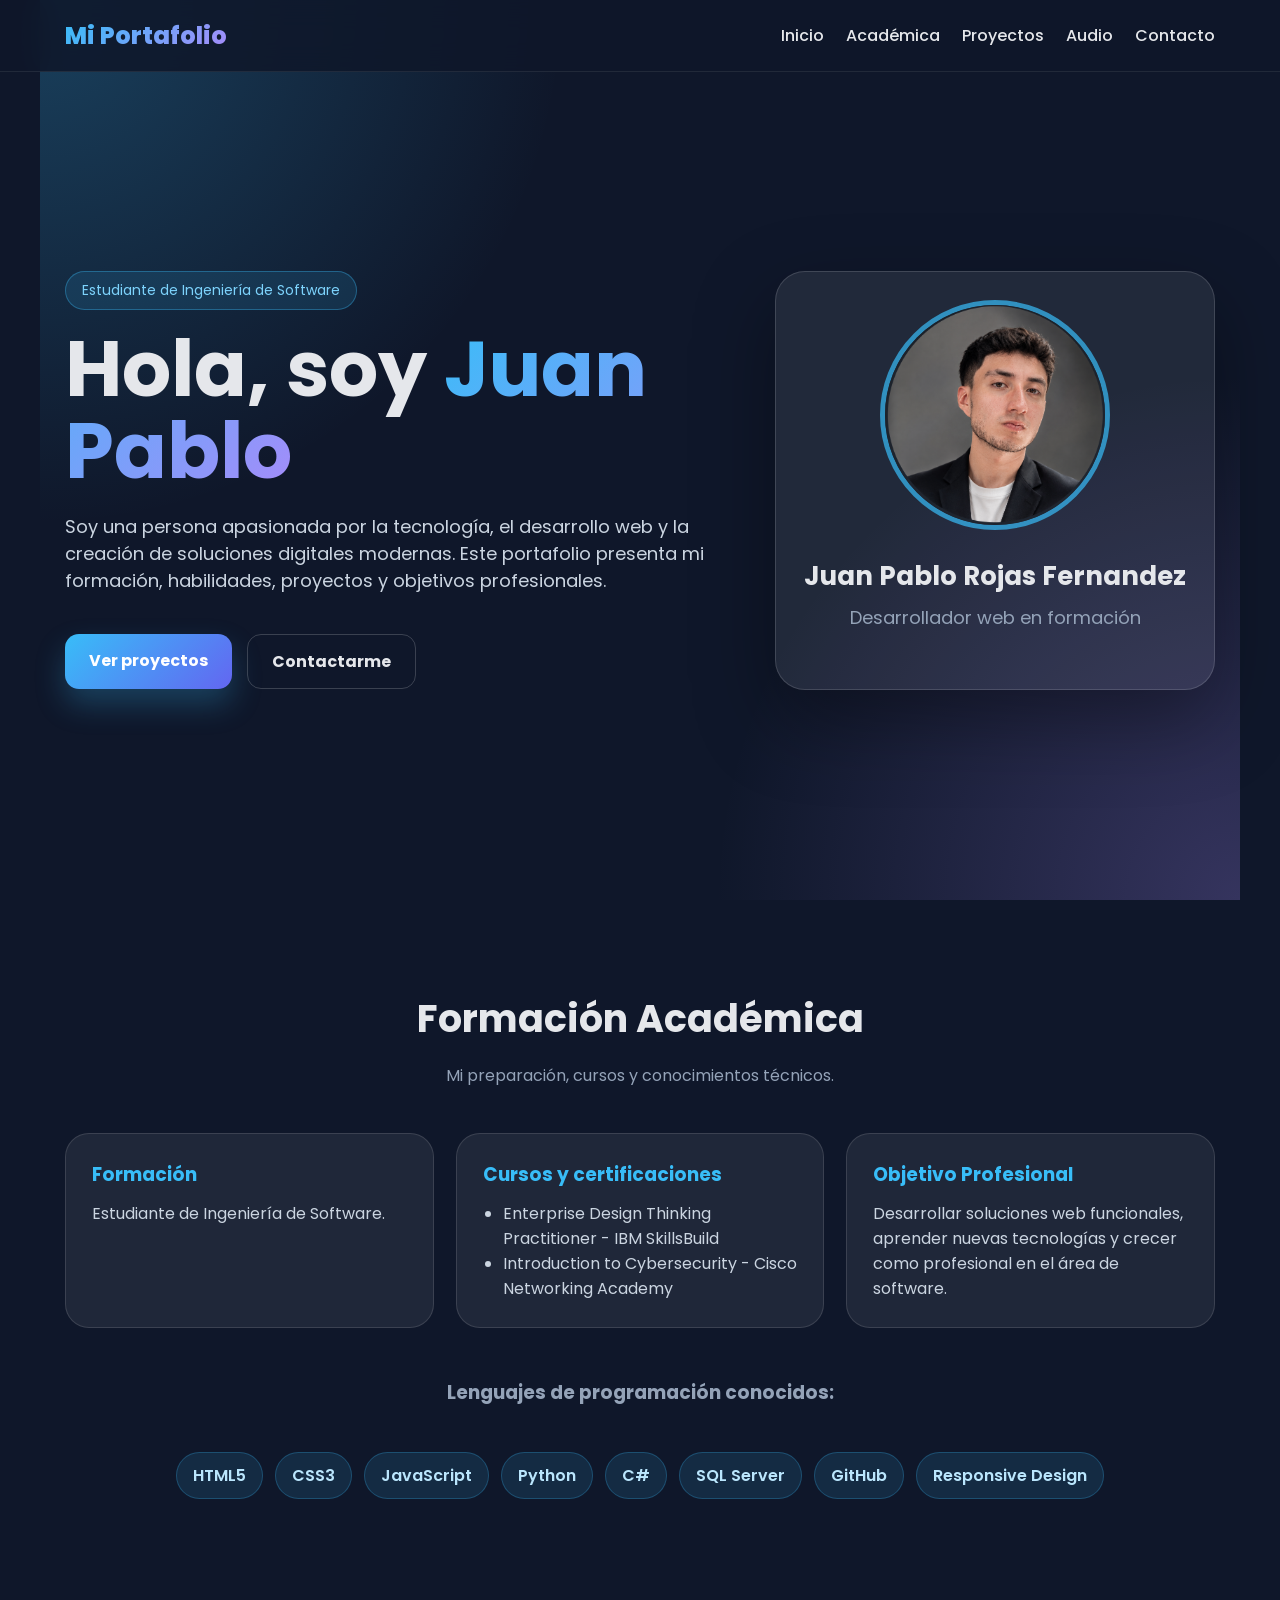
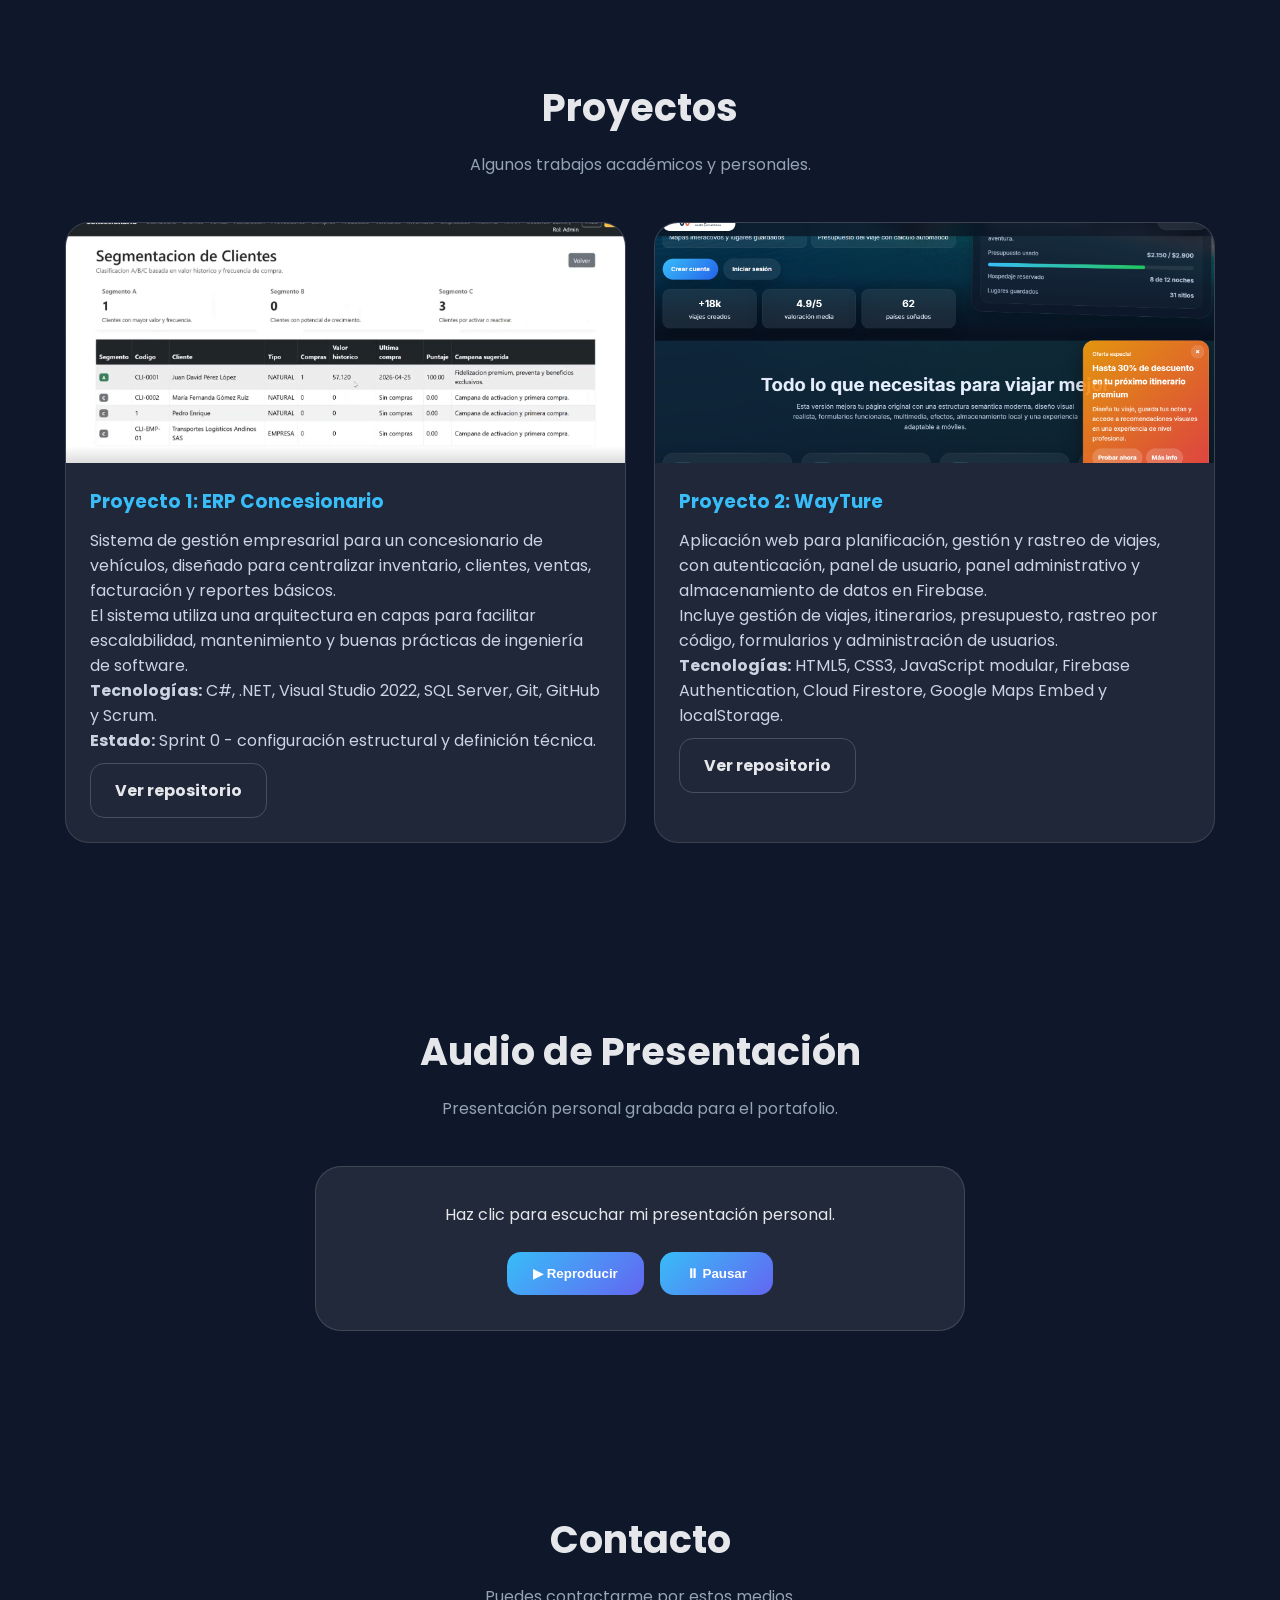
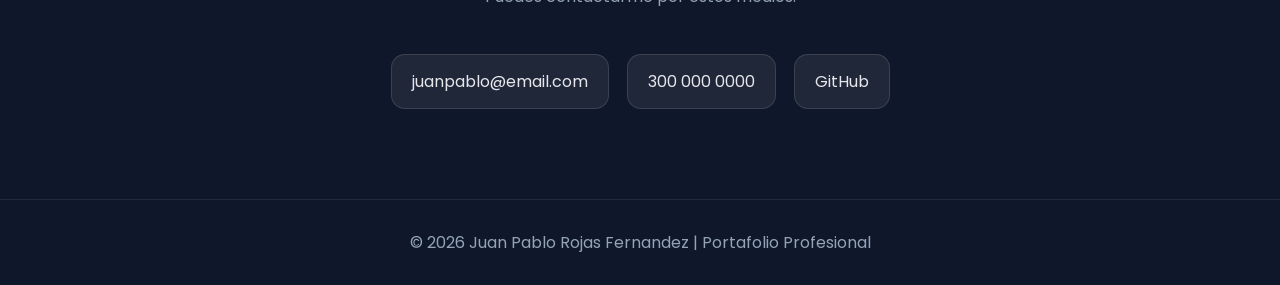
==== index.html @ a8055989 "Update index.html" ====
<!DOCTYPE html>
<html lang="es">
<head>
  <meta charset="UTF-8" />
  <meta name="viewport" content="width=device-width, initial-scale=1.0" />
  <title>Portafolio Profesional</title>

  <link rel="preconnect" href="https://fonts.googleapis.com">
  <link rel="preconnect" href="https://fonts.gstatic.com" crossorigin>

  <link href="https://fonts.googleapis.com/css2?family=Poppins:wght@300;400;600;700;800&display=swap" rel="stylesheet">

  <style>
    *{
      margin:0;
      padding:0;
      box-sizing:border-box;
      scroll-behavior:smooth;
    }

    body{
      font-family:'Poppins',sans-serif;
      background:#0f172a;
      color:#e5e7eb;
      overflow-x:hidden;
    }

    header{
      position:fixed;
      width:100%;
      top:0;
      z-index:1000;
      background:rgba(15,23,42,.85);
      backdrop-filter:blur(14px);
      border-bottom:1px solid rgba(255,255,255,.08);
    }

    nav{
      max-width:1200px;
      margin:auto;
      padding:18px 25px;
      display:flex;
      justify-content:space-between;
      align-items:center;
    }

    .logo{
      font-size:24px;
      font-weight:800;
      background:linear-gradient(135deg,#38bdf8,#a78bfa);
      -webkit-background-clip:text;
      -webkit-text-fill-color:transparent;
    }

    .menu{
      display:flex;
      gap:22px;
      list-style:none;
    }

    .menu a{
      color:#e5e7eb;
      text-decoration:none;
      font-weight:500;
      transition:.3s;
    }

    .menu a:hover{
      color:#38bdf8;
    }

    .hero{
      min-height:100vh;
      padding:120px 25px 60px;
      display:grid;
      place-items:center;
      background:
      radial-gradient(circle at top left,rgba(56,189,248,.25),transparent 35%),
      radial-gradient(circle at bottom right,rgba(167,139,250,.25),transparent 35%);
    }

    .hero-content{
      max-width:1200px;
      display:grid;
      grid-template-columns:1.2fr .8fr;
      gap:50px;
      align-items:center;
    }

    .tag{
      display:inline-block;
      padding:8px 16px;
      background:rgba(56,189,248,.12);
      border:1px solid rgba(56,189,248,.35);
      border-radius:999px;
      color:#7dd3fc;
      margin-bottom:18px;
      font-size:14px;
    }

    .hero h1{
      font-size:clamp(42px,7vw,78px);
      line-height:1.05;
      margin-bottom:22px;
    }

    .hero h1 span{
      background:linear-gradient(135deg,#38bdf8,#a78bfa);
      -webkit-background-clip:text;
      -webkit-text-fill-color:transparent;
    }

    .hero p{
      font-size:18px;
      color:#cbd5e1;
      margin-bottom:30px;
      max-width:650px;
    }

    .btns{
      display:flex;
      gap:15px;
      flex-wrap:wrap;
    }

    .btn{
      padding:14px 24px;
      border-radius:14px;
      text-decoration:none;
      font-weight:700;
      transition:.3s;
      display:inline-block;
      margin-top:10px;
    }

    .btn-primary{
      background:linear-gradient(135deg,#38bdf8,#6366f1);
      color:white;
      box-shadow:0 15px 30px rgba(56,189,248,.25);
    }

    .btn-secondary{
      border:1px solid rgba(255,255,255,.18);
      color:#e5e7eb;
    }

    .btn:hover{
      transform:translateY(-4px);
    }

    .profile-card{
      background:rgba(255,255,255,.08);
      border:1px solid rgba(255,255,255,.14);
      border-radius:30px;
      padding:28px;
      box-shadow:0 30px 80px rgba(0,0,0,.35);
      text-align:center;
      animation:float 4s ease-in-out infinite;
    }

    .profile-card img{
      width:230px;
      height:230px;
      object-fit:cover;
      border-radius:50%;
      border:5px solid rgba(56,189,248,.7);
      margin-bottom:20px;
    }

    .profile-card h2{
      font-size:26px;
      margin-bottom:8px;
    }

    .profile-card p{
      color:#94a3b8;
    }

    @keyframes float{
      0%,100%{transform:translateY(0);}
      50%{transform:translateY(-14px);}
    }

    section{
      max-width:1200px;
      margin:auto;
      padding:90px 25px;
    }

    .section-title{
      font-size:38px;
      margin-bottom:16px;
      text-align:center;
    }

    .section-subtitle{
      text-align:center;
      color:#94a3b8;
      margin-bottom:45px;
    }

    .grid{
      display:grid;
      grid-template-columns:repeat(3,1fr);
      gap:22px;
    }

    .card{
      background:rgba(255,255,255,.07);
      border:1px solid rgba(255,255,255,.12);
      border-radius:24px;
      padding:26px;
      transition:.35s;
    }

    .card:hover{
      transform:translateY(-10px);
      border-color:rgba(56,189,248,.55);
      box-shadow:0 25px 55px rgba(0,0,0,.28);
    }

    .card h3{
      color:#38bdf8;
      margin-bottom:12px;
    }

    .card p,.card li{
      color:#cbd5e1;
    }

    .card ul{
      padding-left:20px;
    }

    .skills{
      display:flex;
      flex-wrap:wrap;
      gap:12px;
      justify-content:center;
    }

    .skill{
      padding:10px 16px;
      background:rgba(56,189,248,.12);
      border:1px solid rgba(56,189,248,.25);
      border-radius:999px;
      color:#bae6fd;
      font-weight:600;
    }

    .projects{
      display:grid;
      grid-template-columns:repeat(2,1fr);
      gap:28px;
    }

    .project{
      overflow:hidden;
      padding:0;
    }

    .project img{
      width:100%;
      height:240px;
      object-fit:cover;
      display:block;
    }

    .project-content{
      padding:24px;
    }

    .audio-box{
      max-width:650px;
      margin:auto;
      text-align:center;
      background:rgba(255,255,255,.08);
      border:1px solid rgba(255,255,255,.14);
      border-radius:26px;
      padding:35px;
    }

    .audio-buttons{
      margin-top:25px;
      display:flex;
      justify-content:center;
      gap:16px;
      flex-wrap:wrap;
    }

    button{
      border:none;
      cursor:pointer;
      padding:14px 26px;
      border-radius:14px;
      font-weight:800;
      color:white;
      background:linear-gradient(135deg,#38bdf8,#6366f1);
      transition:.3s;
    }

    button:hover{
      transform:scale(1.06);
    }

    .contact{
      text-align:center;
    }

    .contact-info{
      display:flex;
      justify-content:center;
      gap:18px;
      flex-wrap:wrap;
      margin-top:25px;
    }

    .contact-info a{
      color:#e5e7eb;
      text-decoration:none;
      padding:14px 20px;
      border-radius:14px;
      background:rgba(255,255,255,.07);
      border:1px solid rgba(255,255,255,.12);
    }

    footer{
      text-align:center;
      padding:30px;
      color:#94a3b8;
      border-top:1px solid rgba(255,255,255,.08);
    }

    .reveal{
      opacity:0;
      transform:translateY(35px);
      transition:.8s ease;
    }

    .reveal.active{
      opacity:1;
      transform:translateY(0);
    }

    @media (max-width:900px){

      .hero-content,
      .grid,
      .projects{
        grid-template-columns:1fr;
      }

      .menu{
        display:none;
      }

      .hero{
        text-align:center;
      }

      .btns{
        justify-content:center;
      }
    }
  </style>
</head>

<body>

<header>
  <nav>
    <div class="logo">Mi Portafolio</div>

    <ul class="menu">
      <li><a href="#inicio">Inicio</a></li>
      <li><a href="#academica">Académica</a></li>
      <li><a href="#proyectos">Proyectos</a></li>
      <li><a href="#audio">Audio</a></li>
      <li><a href="#contacto">Contacto</a></li>
    </ul>
  </nav>
</header>

<main>

<section id="inicio" class="hero">

  <div class="hero-content">

    <div class="reveal">
      <span class="tag">Estudiante de Ingeniería de Software</span>

      <h1>Hola, soy <span>Juan Pablo</span></h1>

      <p>
        Soy una persona apasionada por la tecnología, el desarrollo web y la creación de soluciones digitales modernas.
        Este portafolio presenta mi formación, habilidades, proyectos y objetivos profesionales.
      </p>

      <div class="btns">
        <a href="#proyectos" class="btn btn-primary">Ver proyectos</a>
        <a href="#contacto" class="btn btn-secondary">Contactarme</a>
      </div>
    </div>

    <div class="profile-card reveal">
      <img src="img/Avatar.png" alt="Avatar profesional">
      <h2>Juan Pablo Rojas Fernandez</h2>
      <p>Desarrollador web en formación</p>
    </div>

  </div>
</section>

<section id="academica">

  <h2 class="section-title reveal">Formación Académica</h2>

  <p class="section-subtitle reveal">
    Mi preparación, cursos y conocimientos técnicos.
  </p>

  <div class="grid">

    <div class="card reveal">
      <h3>Formación</h3>
      <p>Estudiante de Ingeniería de Software.</p>
    </div>

    <div class="card reveal">
      <h3>Cursos y certificaciones</h3>

      <ul>
        <li>Enterprise Design Thinking Practitioner - IBM SkillsBuild</li>
        <li>Introduction to Cybersecurity - Cisco Networking Academy</li>
      </ul>
    </div>

    <div class="card reveal">
      <h3>Objetivo Profesional</h3>

      <p>
        Desarrollar soluciones web funcionales, aprender nuevas tecnologías
        y crecer como profesional en el área de software.
      </p>
    </div>

  </div>

  <br><br>

  <h3 class="section-subtitle reveal">
    Lenguajes de programación conocidos:
  </h3>

  <div class="skills reveal">
    <span class="skill">HTML5</span>
    <span class="skill">CSS3</span>
    <span class="skill">JavaScript</span>
    <span class="skill">Python</span>
    <span class="skill">C#</span>
    <span class="skill">SQL Server</span>
    <span class="skill">GitHub</span>
    <span class="skill">Responsive Design</span>
  </div>

</section>

<section id="proyectos">

  <h2 class="section-title reveal">Proyectos</h2>

  <p class="section-subtitle reveal">
    Algunos trabajos académicos y personales.
  </p>

  <div class="projects">

    <!-- PROYECTO 1 -->

    <article class="card project reveal">

      <img src="img/proyecto1.png" alt="ERP Concesionario">

      <div class="project-content">

        <h3>Proyecto 1: ERP Concesionario</h3>

        <p>
          Sistema de gestión empresarial para un concesionario de vehículos,
          diseñado para centralizar inventario, clientes, ventas,
          facturación y reportes básicos.
        </p>

        <p>
          El sistema utiliza una arquitectura en capas para facilitar
          escalabilidad, mantenimiento y buenas prácticas de ingeniería de software.
        </p>

        <p>
          <strong>Tecnologías:</strong>
          C#, .NET, Visual Studio 2022, SQL Server, Git, GitHub y Scrum.
        </p>

        <p>
          <strong>Estado:</strong>
          Sprint 0 - configuración estructural y definición técnica.
        </p>

        <a class="btn btn-secondary"
        href="https://github.com/Jpesjp/Concesionario-ERP"
        target="_blank">
          Ver repositorio
        </a>

      </div>

    </article>

    <!-- PROYECTO 2 -->

    <article class="card project reveal">

      <img src="img/proyecto2.png" alt="WayTure">

      <div class="project-content">

        <h3>Proyecto 2: WayTure</h3>

        <p>
          Aplicación web para planificación, gestión y rastreo de viajes,
          con autenticación, panel de usuario, panel administrativo
          y almacenamiento de datos en Firebase.
        </p>

        <p>
          Incluye gestión de viajes, itinerarios, presupuesto,
          rastreo por código, formularios y administración de usuarios.
        </p>

        <p>
          <strong>Tecnologías:</strong>
          HTML5, CSS3, JavaScript modular,
          Firebase Authentication, Cloud Firestore,
          Google Maps Embed y localStorage.
        </p>

        <a class="btn btn-secondary"
        href="https://github.com/skizm07/WayTure"
        target="_blank">
          Ver repositorio
        </a>

      </div>

    </article>

  </div>

</section>

<section id="audio">

  <h2 class="section-title reveal">
    Audio de Presentación
  </h2>

  <p class="section-subtitle reveal">
    Presentación personal grabada para el portafolio.
  </p>

  <div class="audio-box reveal">

    <p>
      Haz clic para escuchar mi presentación personal.
    </p>

    <audio id="miAudio">
      <source src="audio/presentacion.mp3" type="audio/mpeg">
      Tu navegador no soporta audio.
    </audio>

    <div class="audio-buttons">
      <button onclick="reproducirAudio()">▶ Reproducir</button>
      <button onclick="pausarAudio()">⏸ Pausar</button>
    </div>

  </div>

</section>

<section id="contacto" class="contact">

  <h2 class="section-title reveal">Contacto</h2>

  <p class="section-subtitle reveal">
    Puedes contactarme por estos medios.
  </p>

  <div class="contact-info reveal">

    <a href="mailto:juanpablo@email.com">
      juanpablo@email.com
    </a>

    <a href="tel:+573000000000">
      300 000 0000
    </a>

    <a href="https://github.com/Jpesjp" target="_blank">
      GitHub
    </a>

  </div>

</section>

</main>

<footer>
  <p>
    © 2026 Juan Pablo Rojas Fernandez | Portafolio Profesional
  </p>
</footer>

<script>

const audio = document.getElementById('miAudio');

function reproducirAudio(){
  audio.play();
}

function pausarAudio(){
  audio.pause();
}

const elementos = document.querySelectorAll('.reveal');

function mostrarElementos(){

  elementos.forEach((elemento)=>{

    const posicion = elemento.getBoundingClientRect().top;
    const alturaPantalla = window.innerHeight;

    if(posicion < alturaPantalla - 80){
      elemento.classList.add('active');
    }

  });

}

window.addEventListener('scroll',mostrarElementos);
window.addEventListener('load',mostrarElementos);

</script>

</body>
</html>
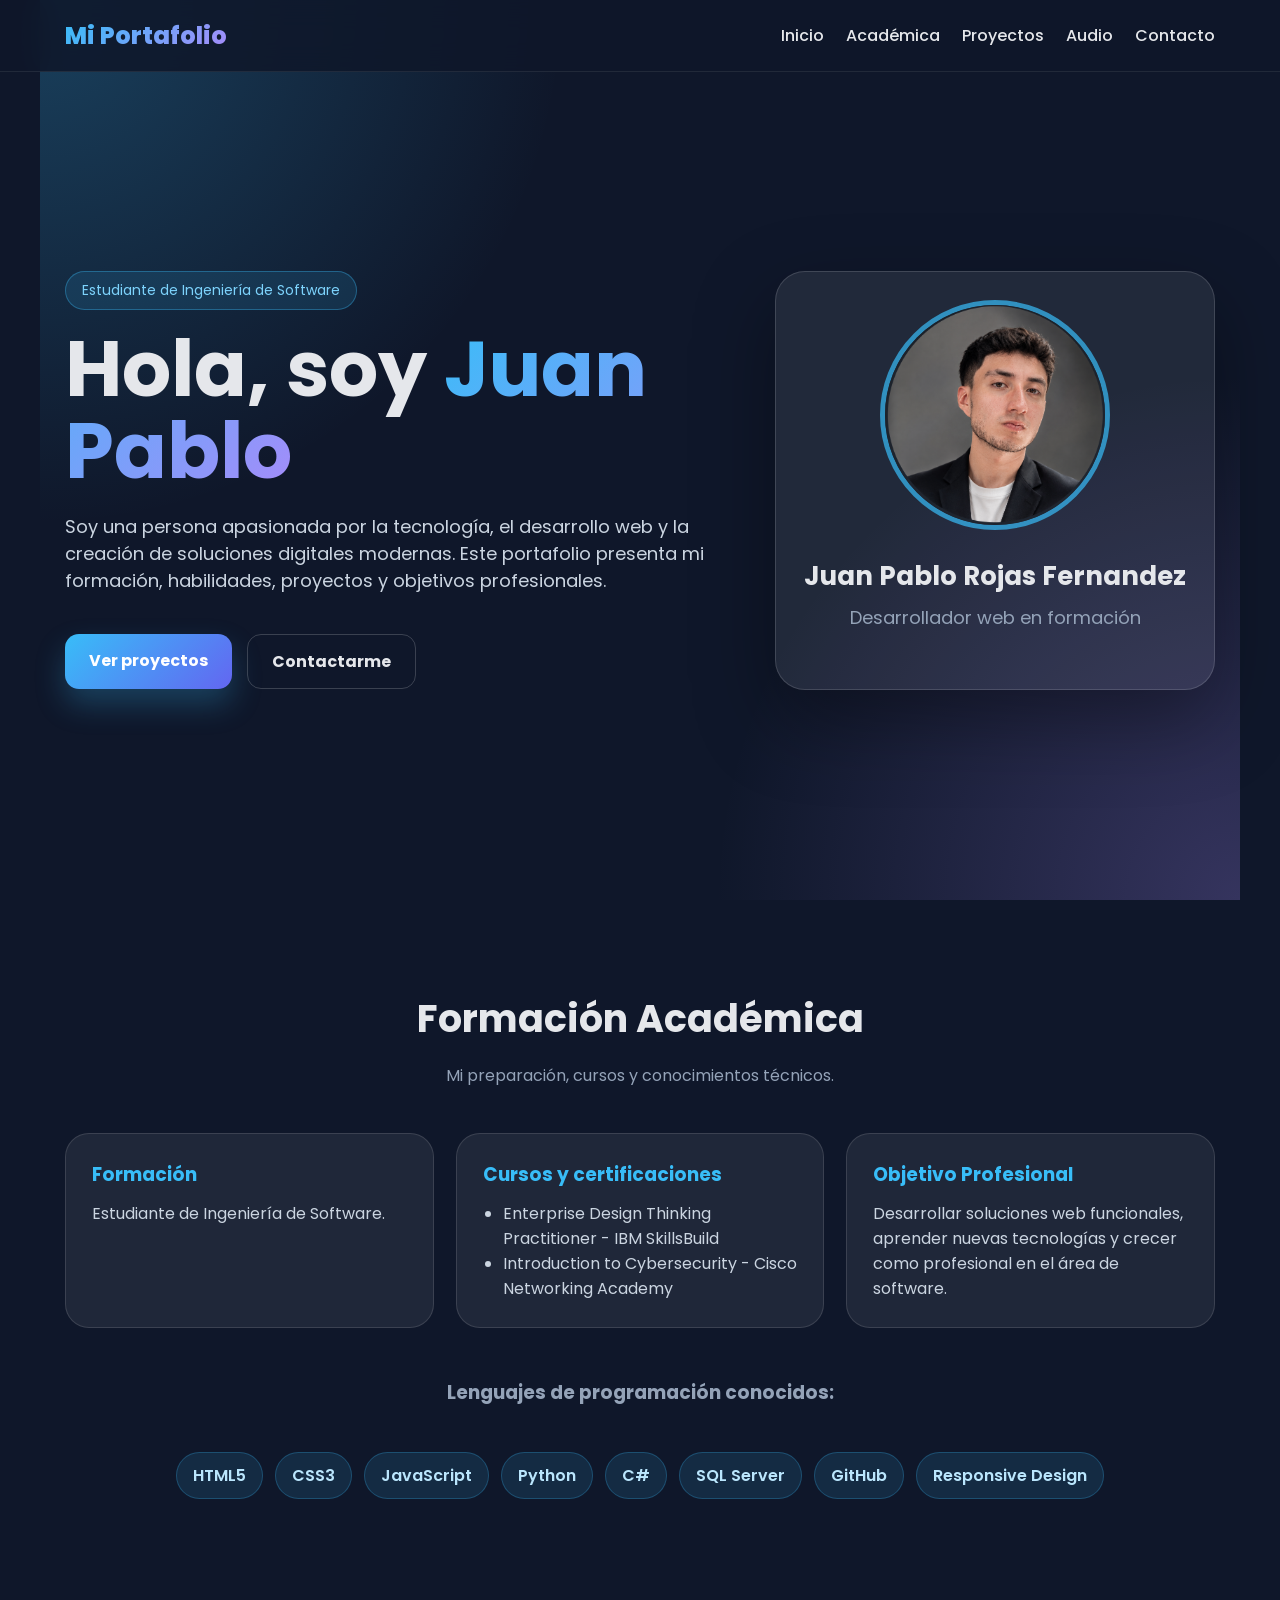
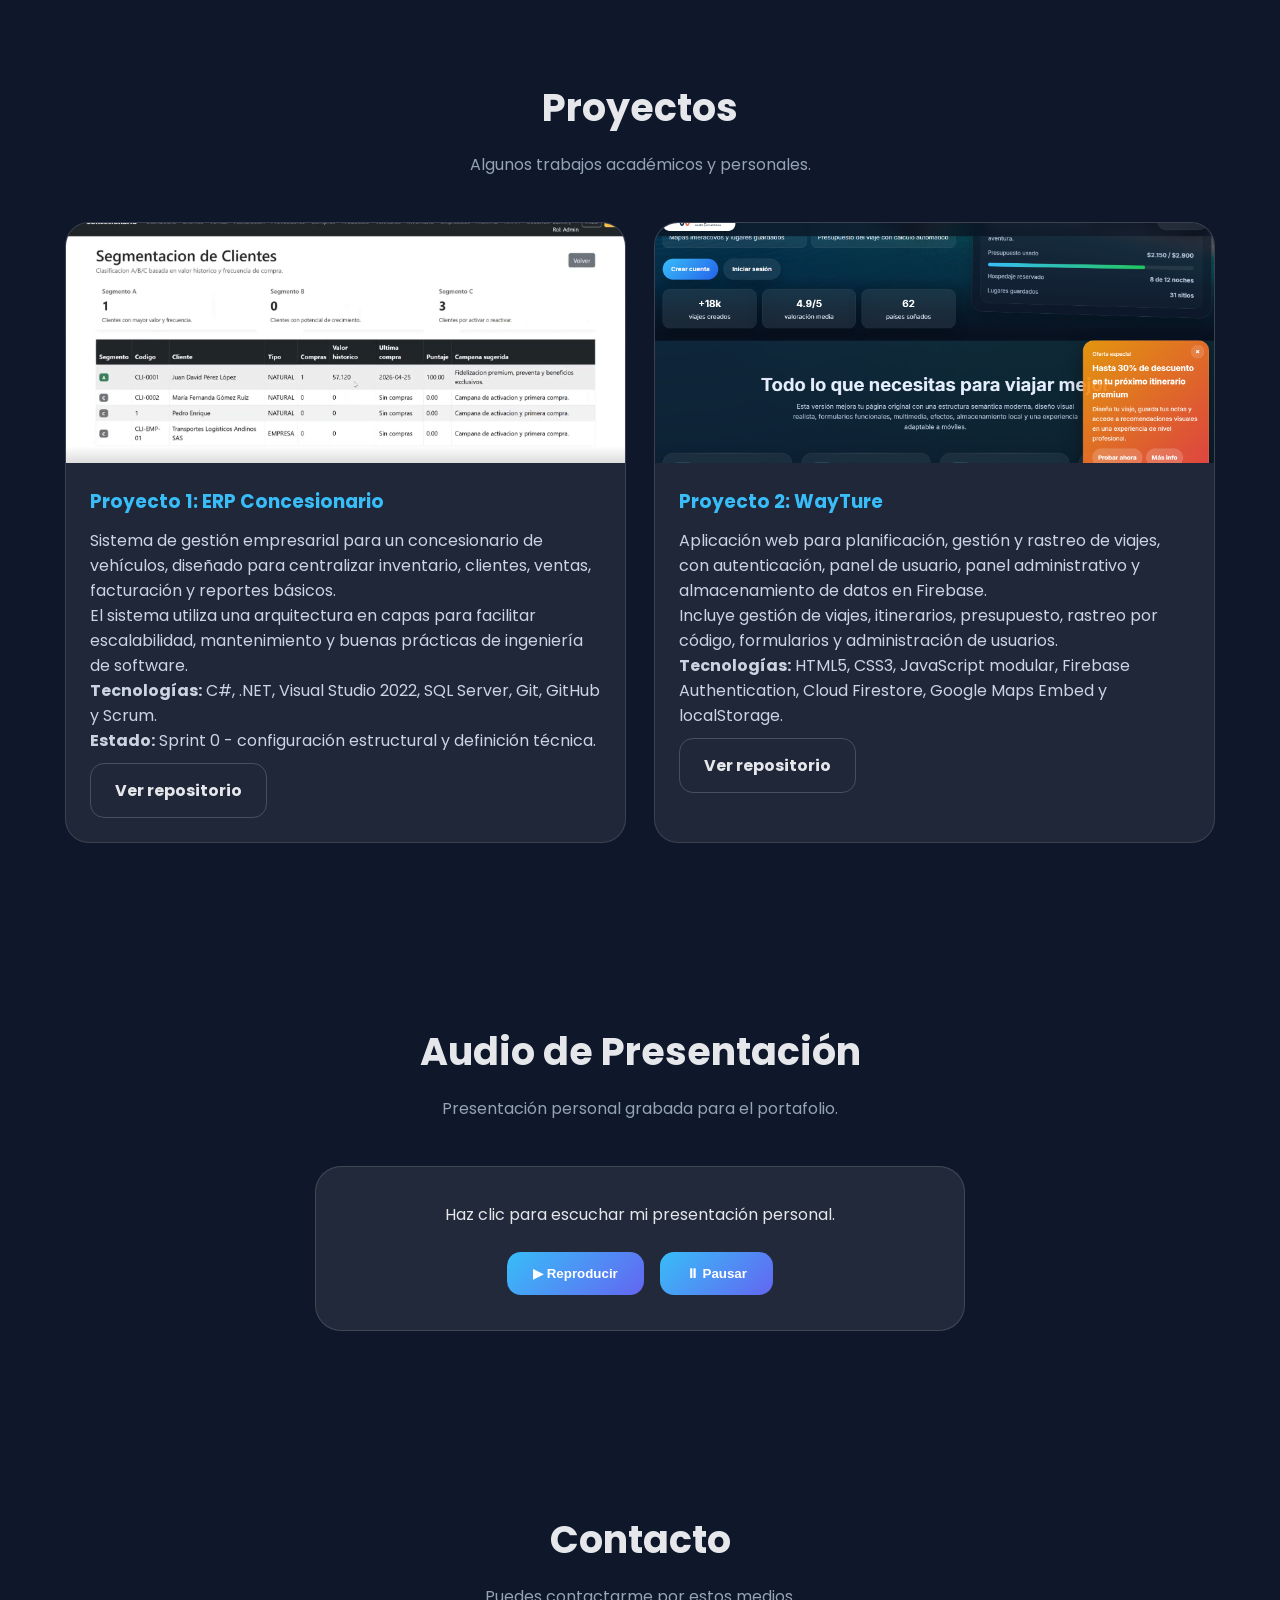
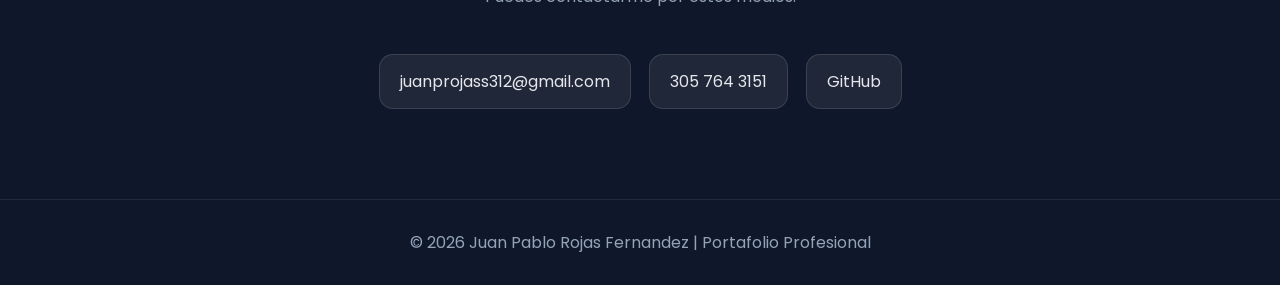
==== commit d713512c: "Update index.html" ====
--- a/index.html
+++ b/index.html
@@ -599,12 +599,12 @@
 
   <div class="contact-info reveal">
 
-    <a href="mailto:juanpablo@email.com">
-      juanpablo@email.com
+    <a href="mailto:juanprojass312@gmail.com">
+      juanprojass312@gmail.com
     </a>
 
-    <a href="tel:+573000000000">
-      300 000 0000
+    <a href="tel:+573057643151">
+      305 764 3151
     </a>
 
     <a href="https://github.com/Jpesjp" target="_blank">
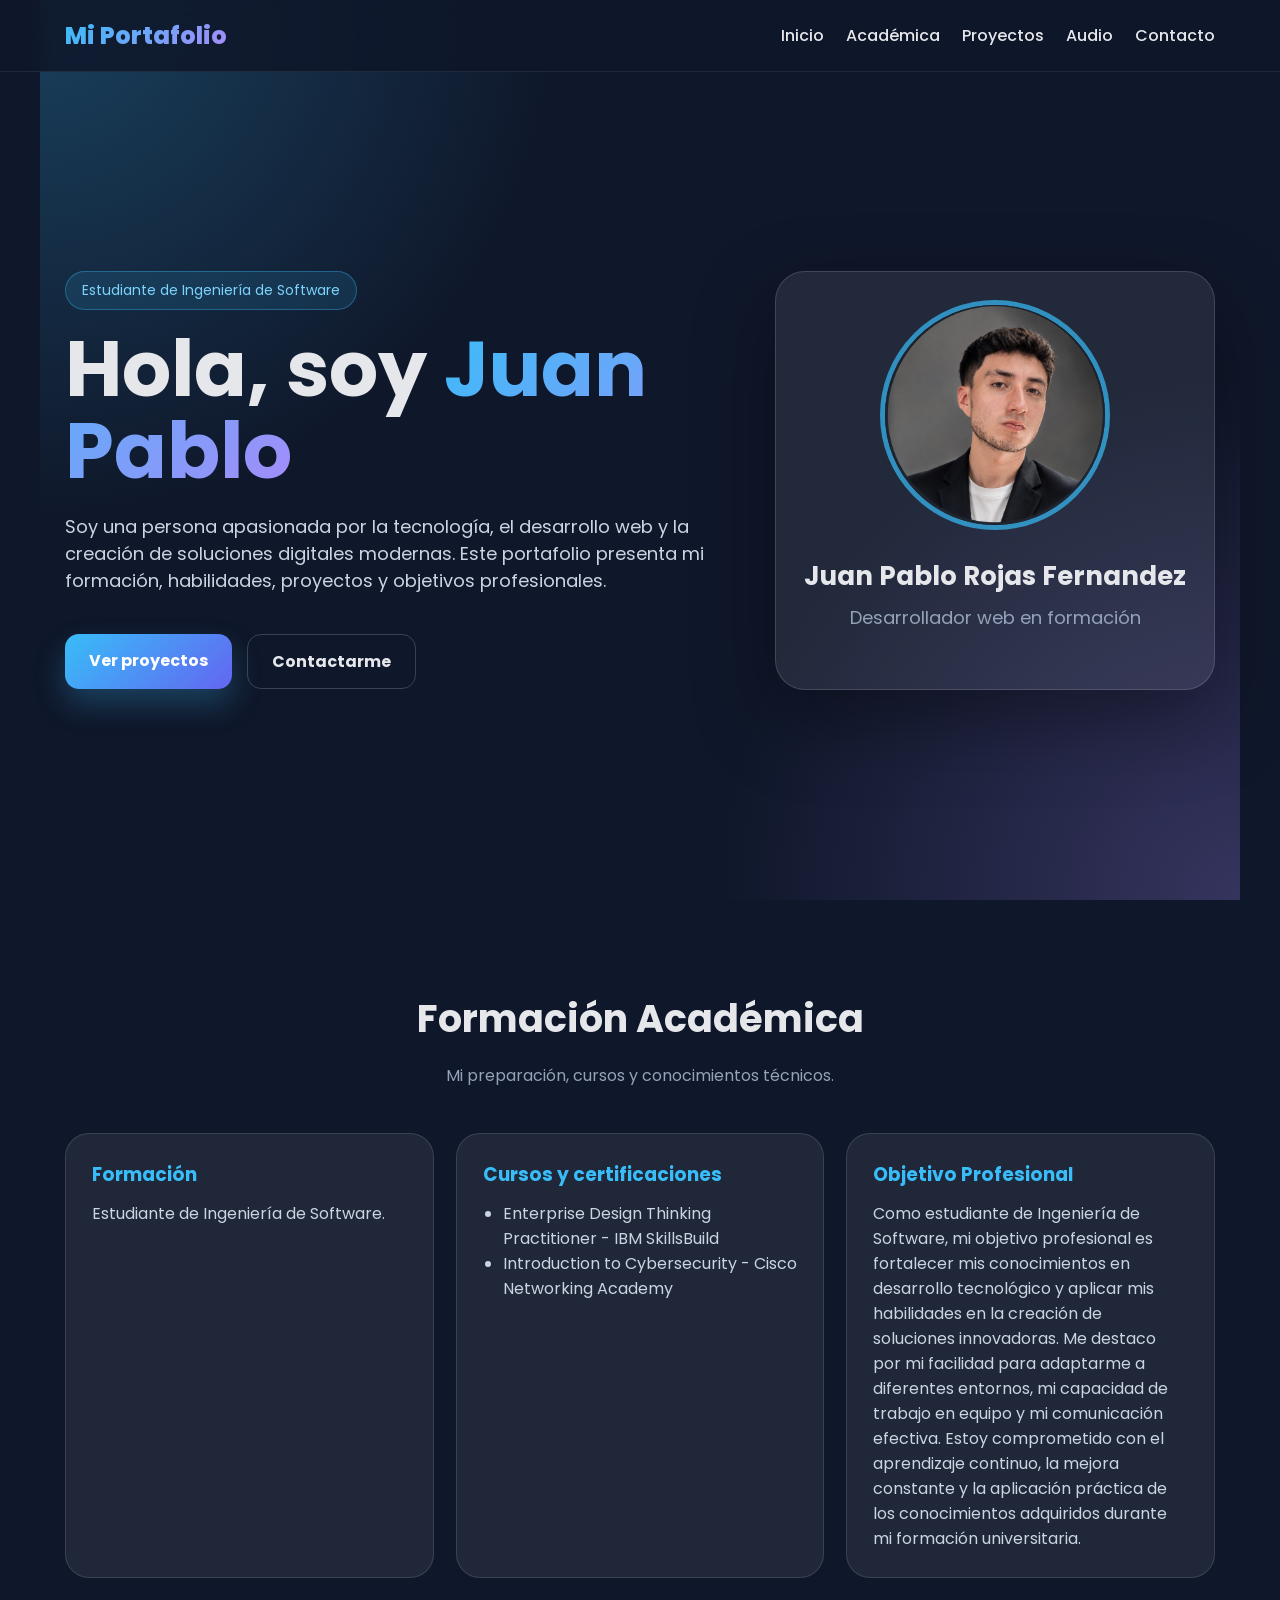
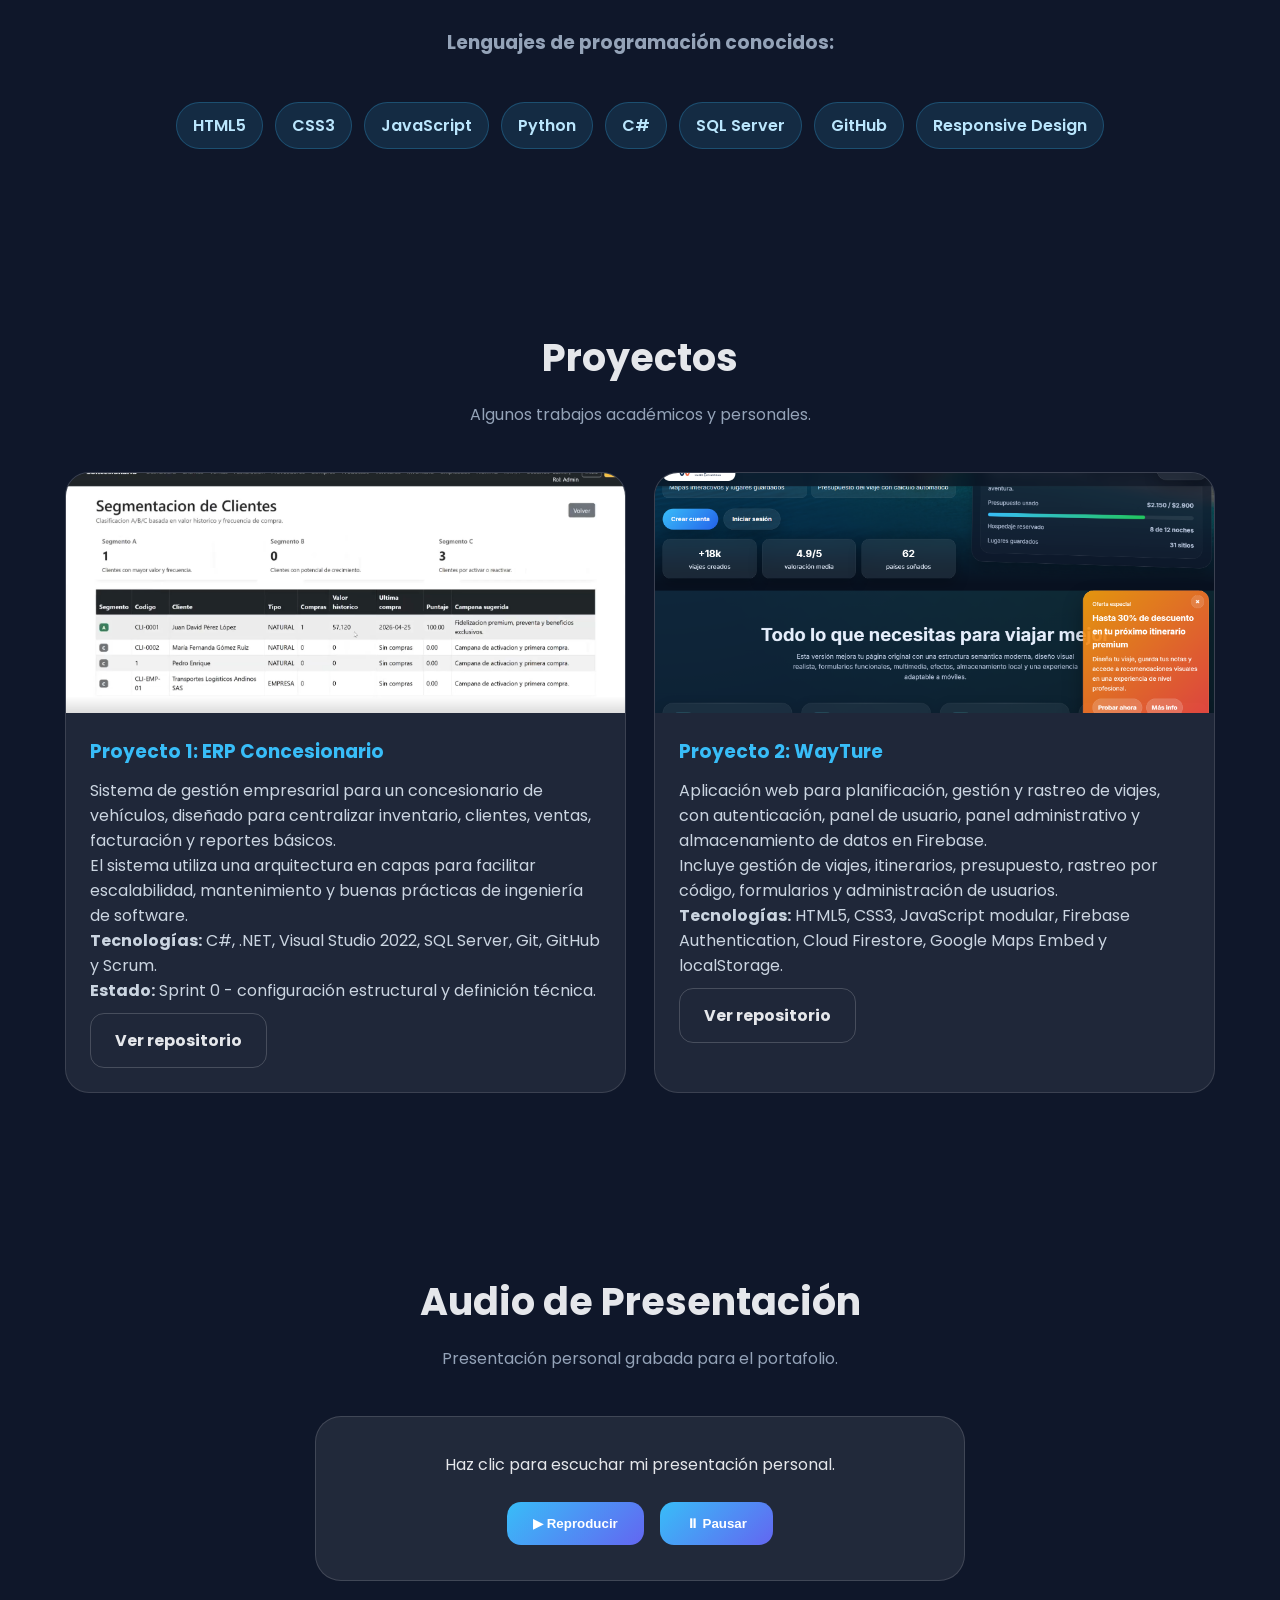
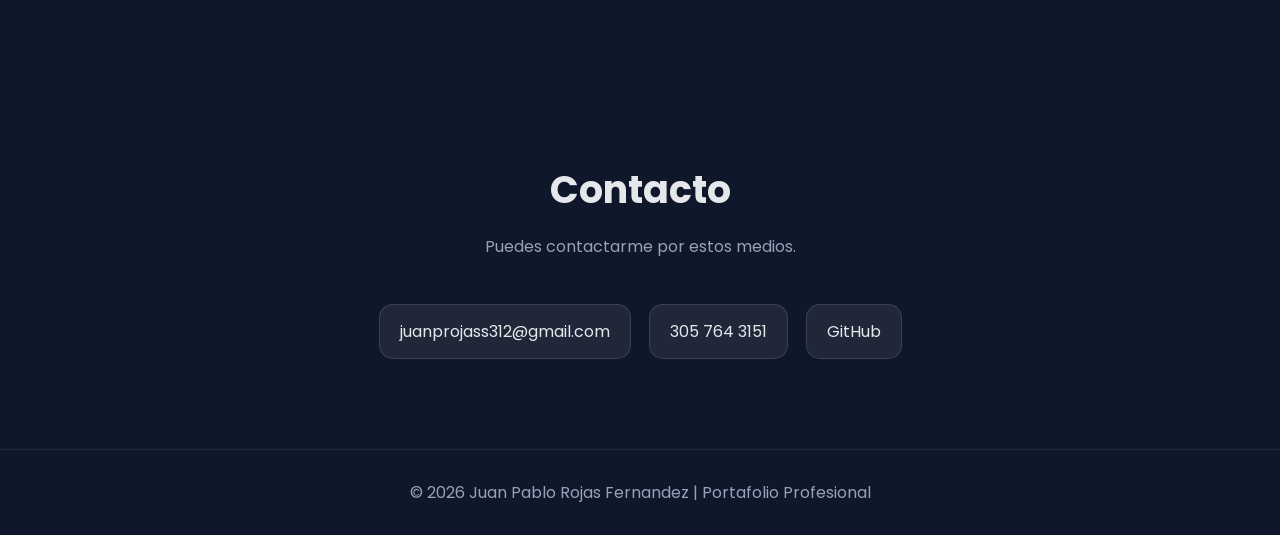
==== commit 507b9f57: "Update index.html" ====
--- a/index.html
+++ b/index.html
@@ -440,8 +440,7 @@
       <h3>Objetivo Profesional</h3>
 
       <p>
-        Desarrollar soluciones web funcionales, aprender nuevas tecnologías
-        y crecer como profesional en el área de software.
+        Como estudiante de Ingeniería de Software, mi objetivo profesional es fortalecer mis conocimientos en desarrollo tecnológico y aplicar mis habilidades en la creación de soluciones innovadoras. Me destaco por mi facilidad para adaptarme a diferentes entornos, mi capacidad de trabajo en equipo y mi comunicación efectiva. Estoy comprometido con el aprendizaje continuo, la mejora constante y la aplicación práctica de los conocimientos adquiridos durante mi formación universitaria.
       </p>
     </div>
 
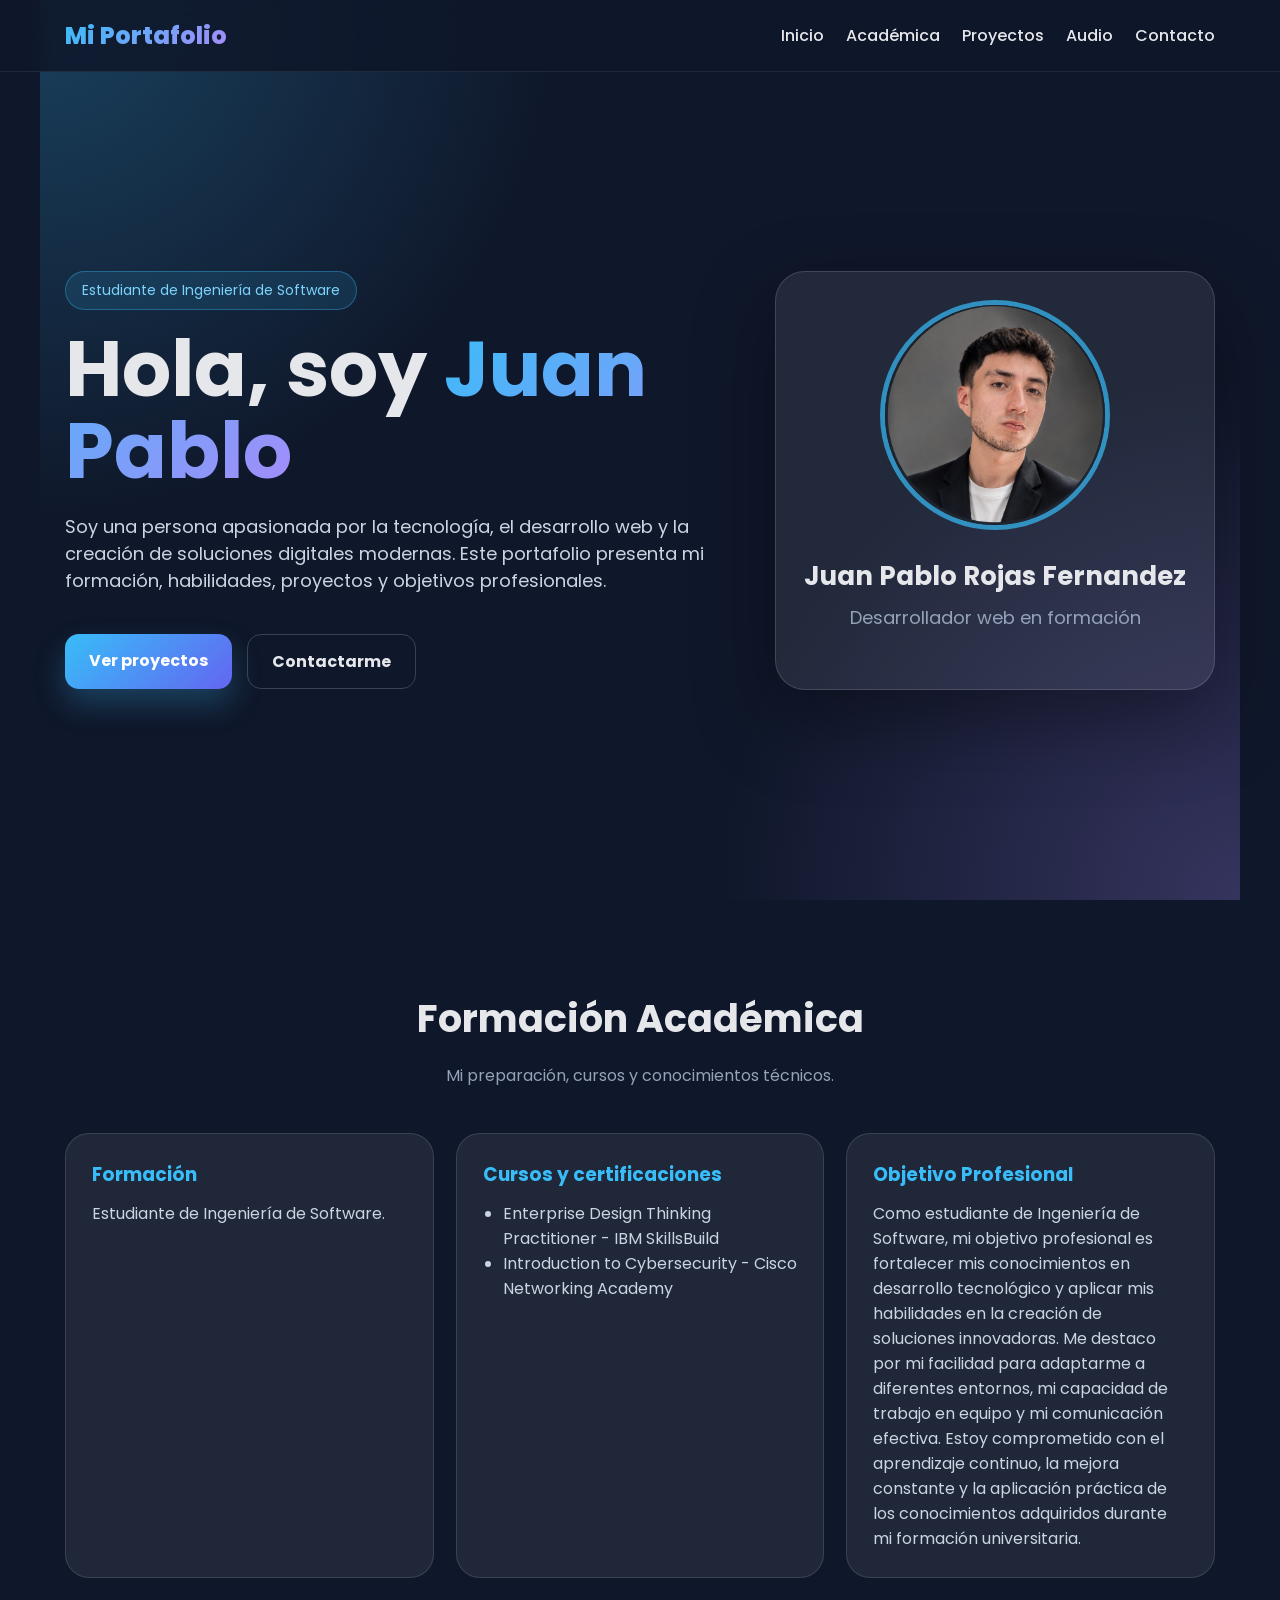
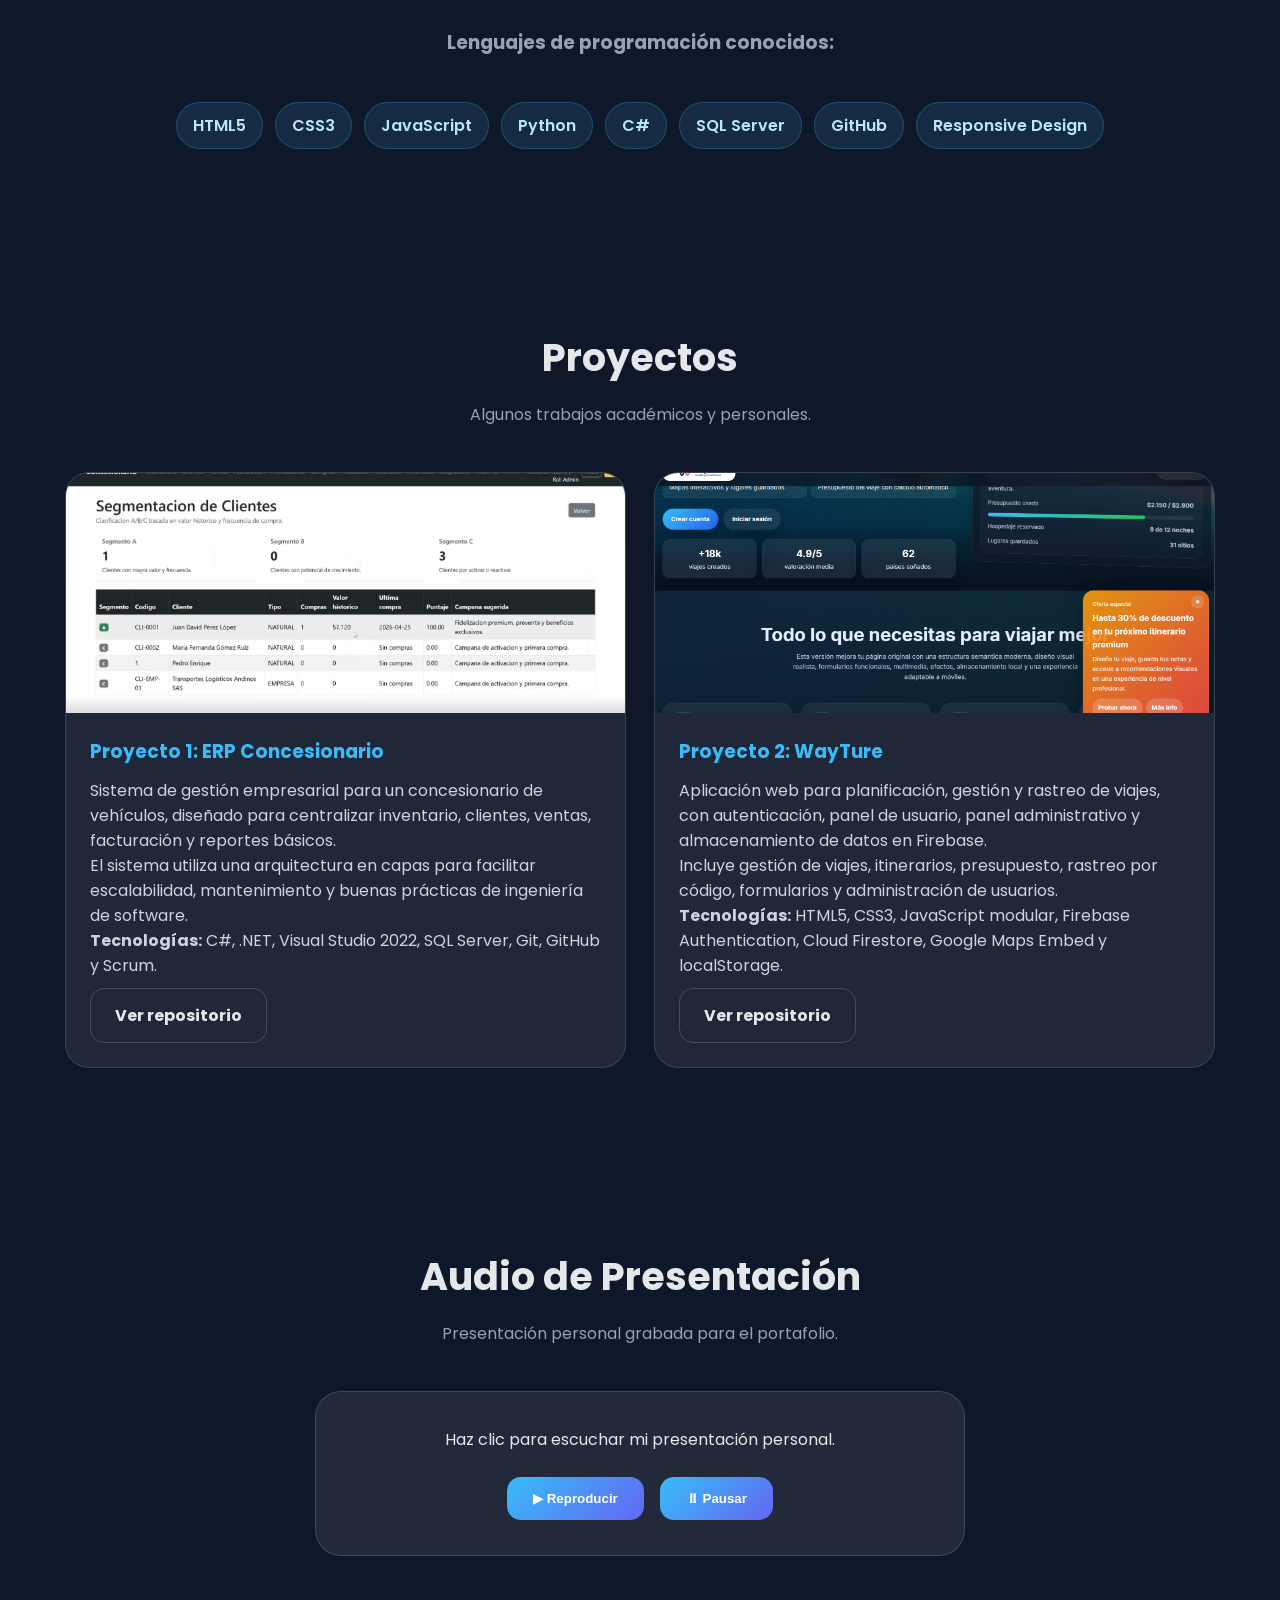
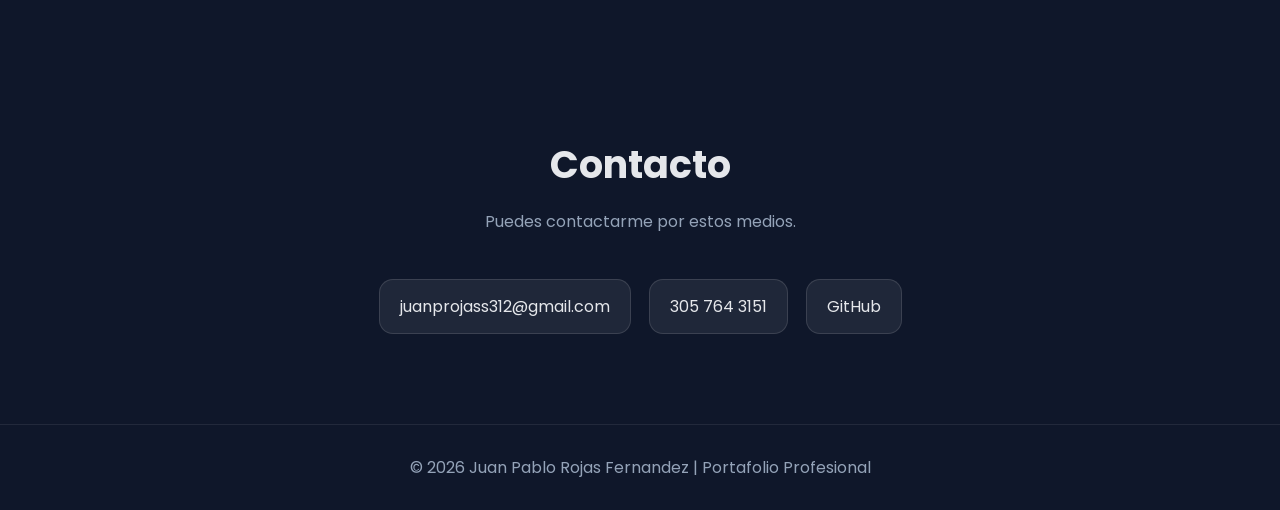
==== commit ab02e408: "Update index.html" ====
--- a/index.html
+++ b/index.html
@@ -501,10 +501,7 @@
           C#, .NET, Visual Studio 2022, SQL Server, Git, GitHub y Scrum.
         </p>
 
-        <p>
-          <strong>Estado:</strong>
-          Sprint 0 - configuración estructural y definición técnica.
-        </p>
+       
 
         <a class="btn btn-secondary"
         href="https://github.com/Jpesjp/Concesionario-ERP"
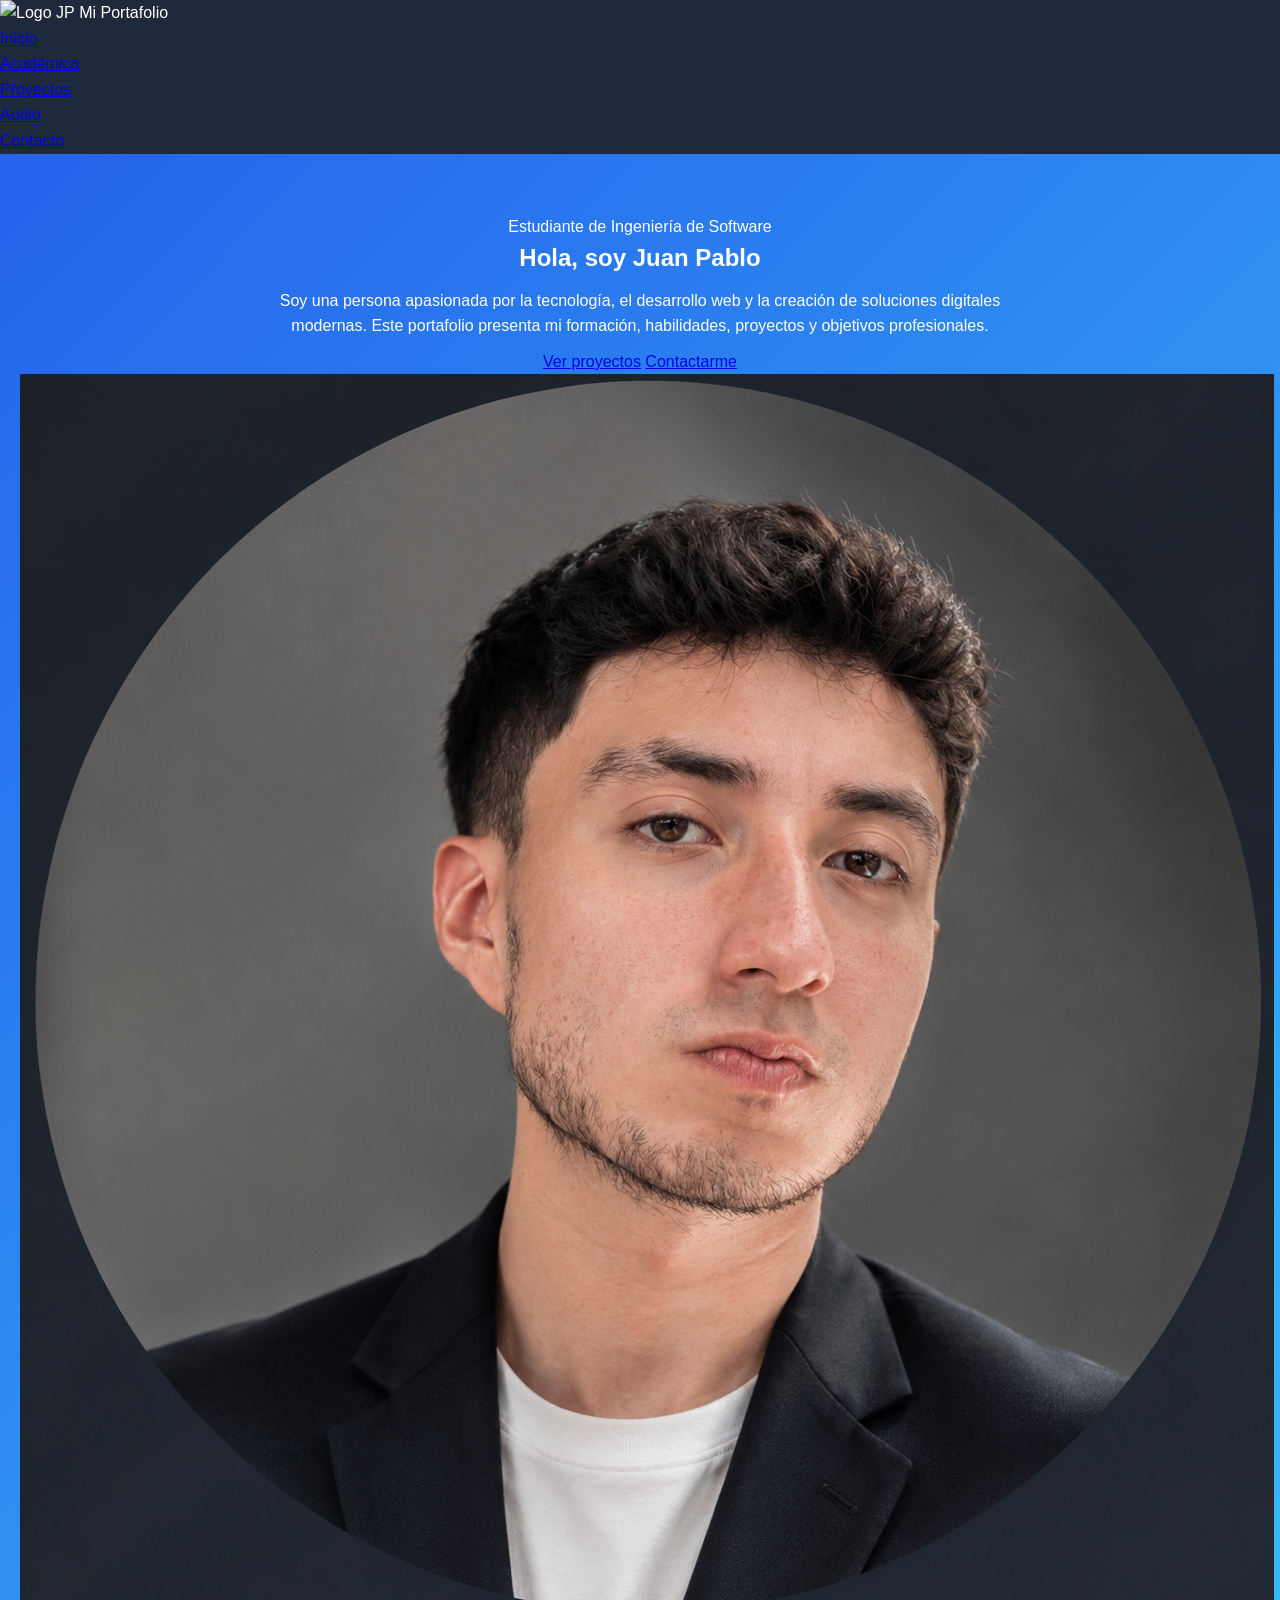
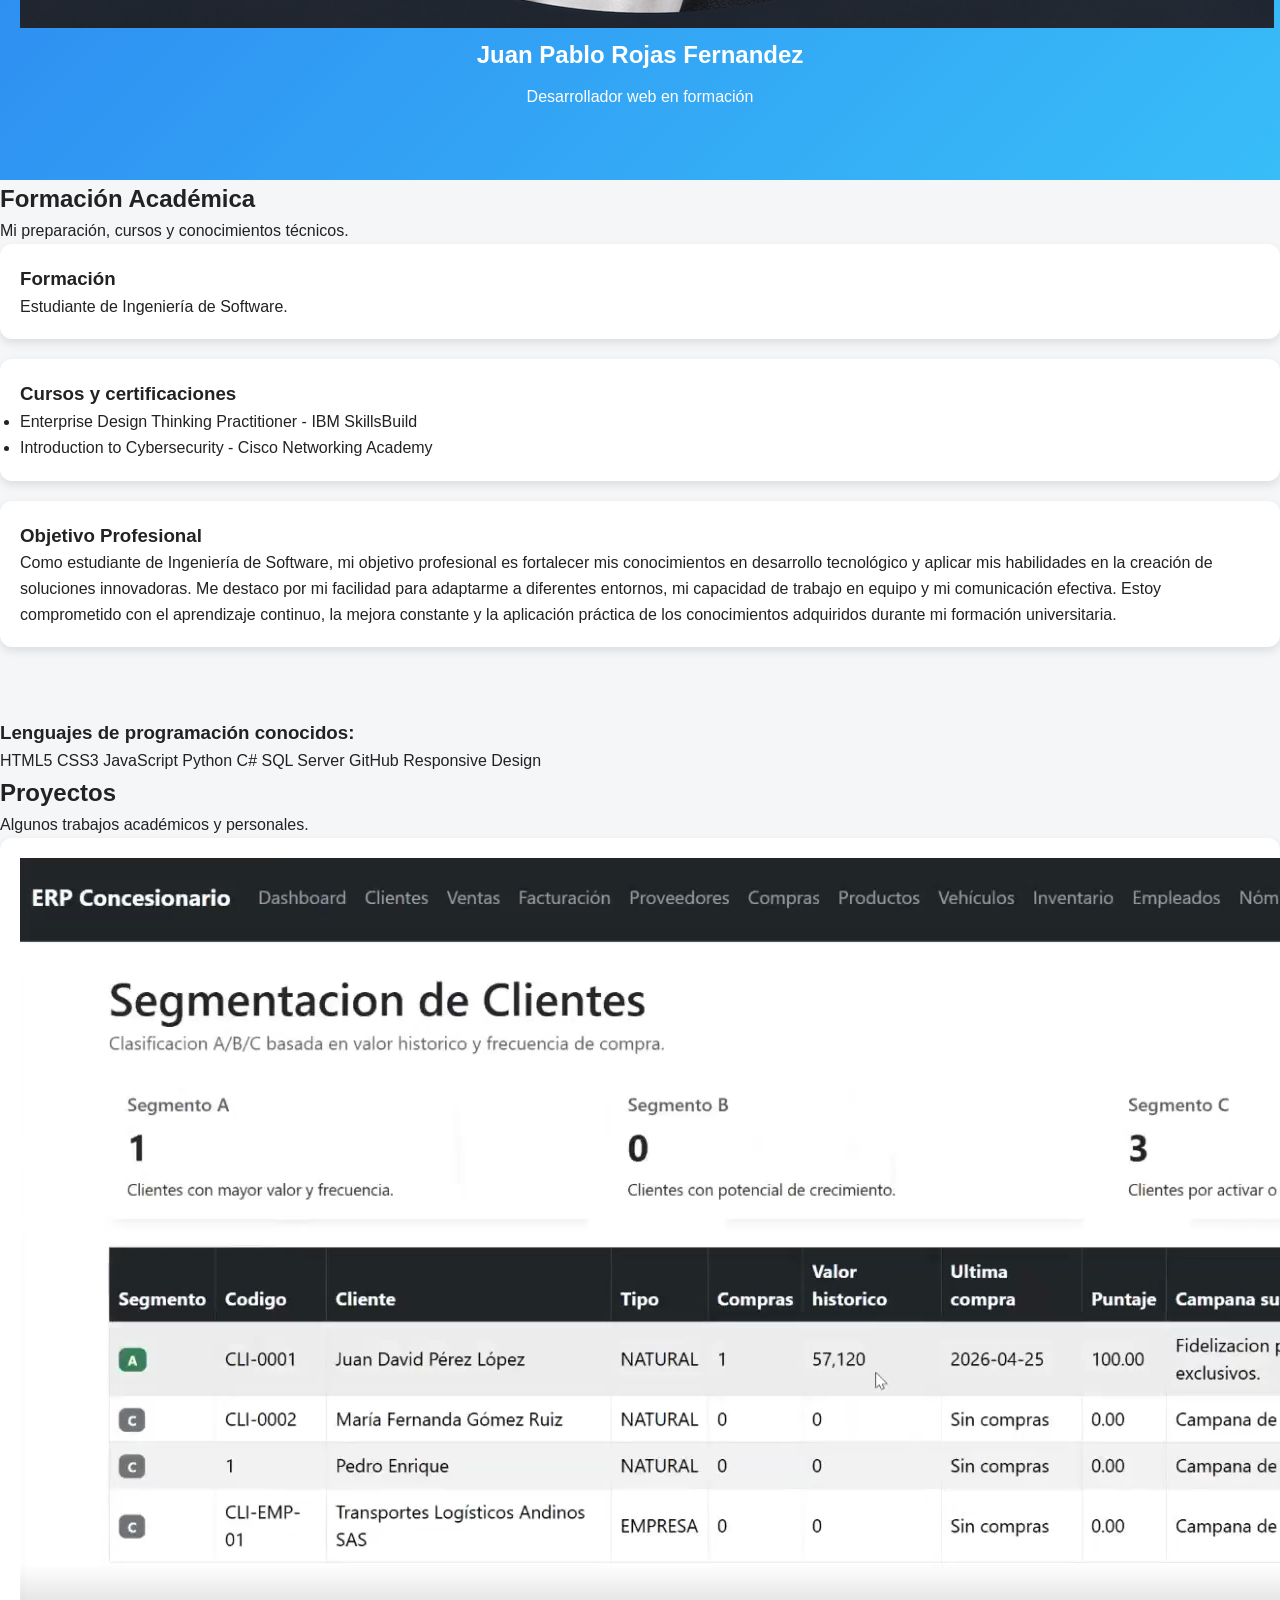
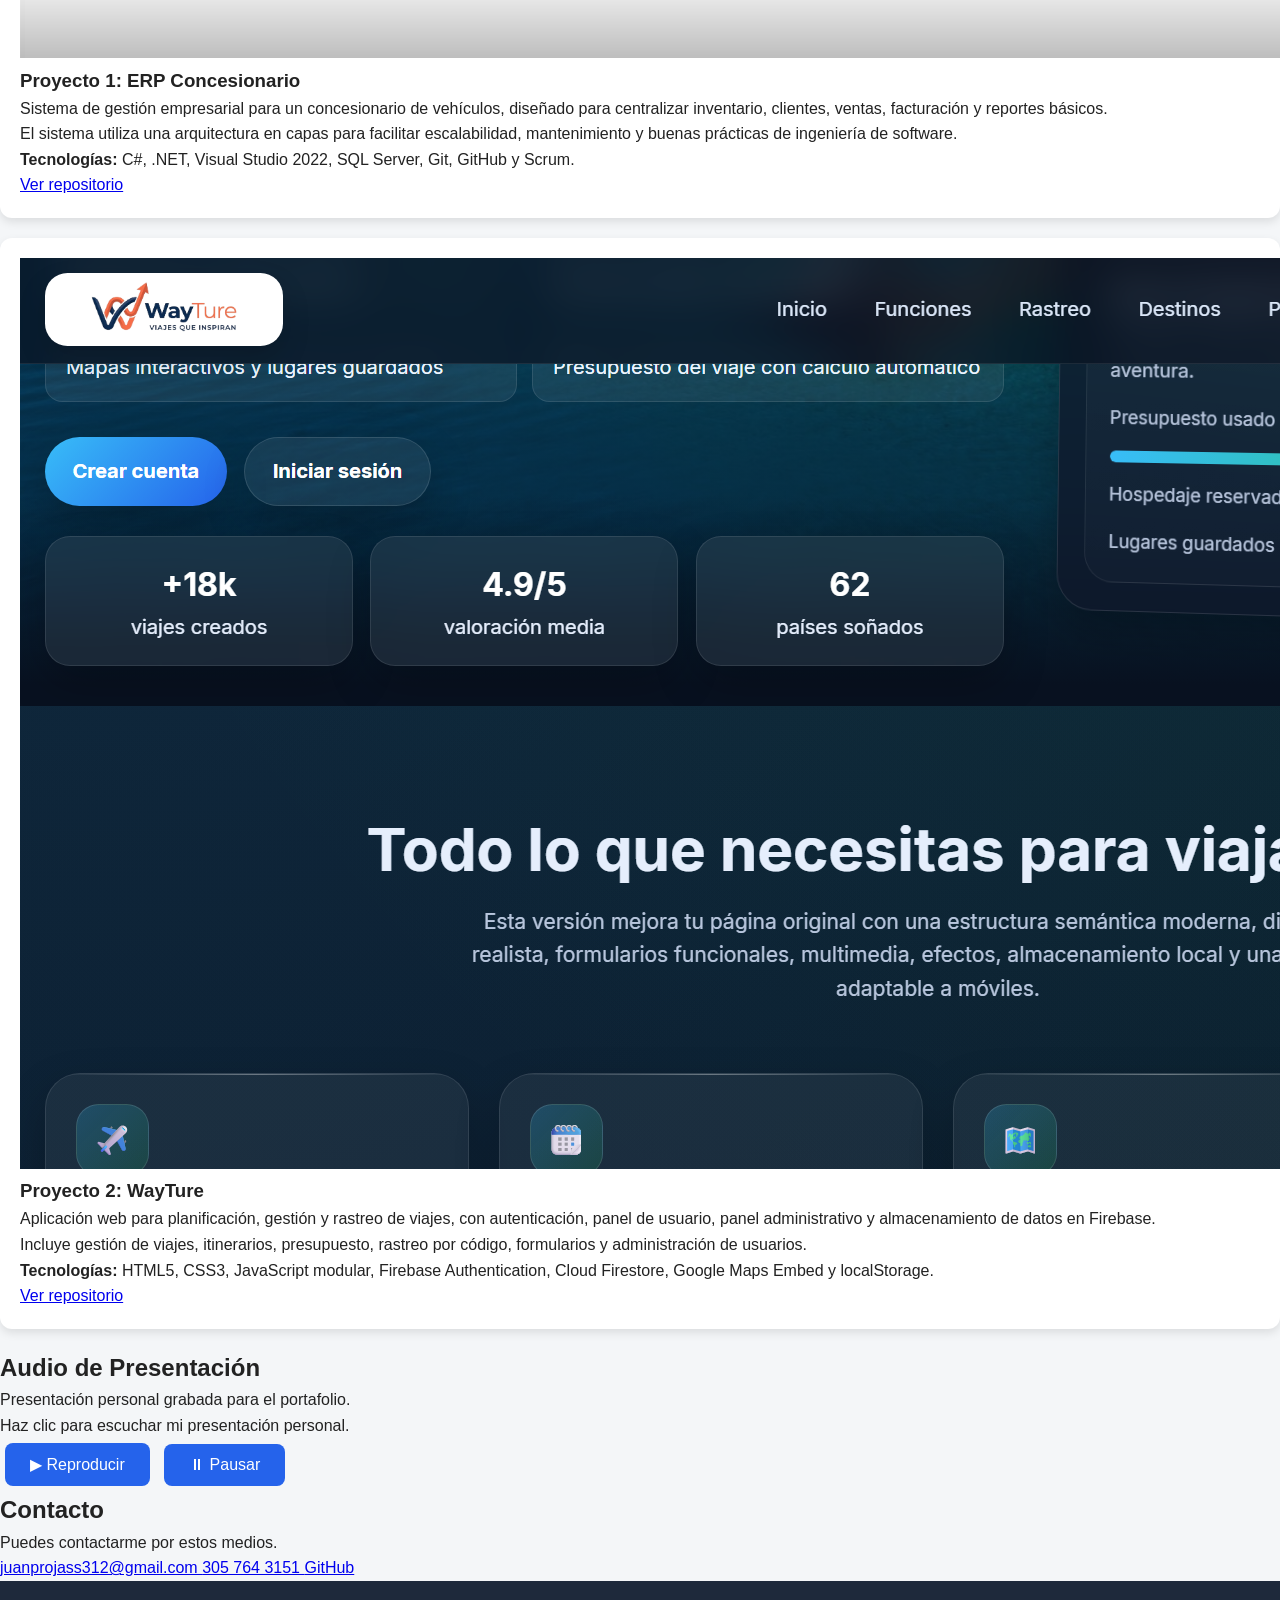
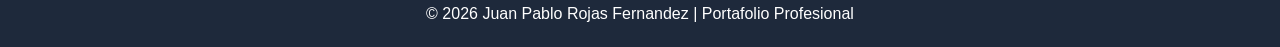
==== commit 82634c80: "FINAL index.html" ====
--- a/index.html
+++ b/index.html
@@ -4,372 +4,23 @@
   <meta charset="UTF-8" />
   <meta name="viewport" content="width=device-width, initial-scale=1.0" />
   <title>Portafolio Profesional</title>
+  <link rel="icon" type="image/png" href="img/logoJP.png">
 
   <link rel="preconnect" href="https://fonts.googleapis.com">
   <link rel="preconnect" href="https://fonts.gstatic.com" crossorigin>
-
   <link href="https://fonts.googleapis.com/css2?family=Poppins:wght@300;400;600;700;800&display=swap" rel="stylesheet">
 
-  <style>
-    *{
-      margin:0;
-      padding:0;
-      box-sizing:border-box;
-      scroll-behavior:smooth;
-    }
-
-    body{
-      font-family:'Poppins',sans-serif;
-      background:#0f172a;
-      color:#e5e7eb;
-      overflow-x:hidden;
-    }
-
-    header{
-      position:fixed;
-      width:100%;
-      top:0;
-      z-index:1000;
-      background:rgba(15,23,42,.85);
-      backdrop-filter:blur(14px);
-      border-bottom:1px solid rgba(255,255,255,.08);
-    }
-
-    nav{
-      max-width:1200px;
-      margin:auto;
-      padding:18px 25px;
-      display:flex;
-      justify-content:space-between;
-      align-items:center;
-    }
-
-    .logo{
-      font-size:24px;
-      font-weight:800;
-      background:linear-gradient(135deg,#38bdf8,#a78bfa);
-      -webkit-background-clip:text;
-      -webkit-text-fill-color:transparent;
-    }
-
-    .menu{
-      display:flex;
-      gap:22px;
-      list-style:none;
-    }
-
-    .menu a{
-      color:#e5e7eb;
-      text-decoration:none;
-      font-weight:500;
-      transition:.3s;
-    }
-
-    .menu a:hover{
-      color:#38bdf8;
-    }
-
-    .hero{
-      min-height:100vh;
-      padding:120px 25px 60px;
-      display:grid;
-      place-items:center;
-      background:
-      radial-gradient(circle at top left,rgba(56,189,248,.25),transparent 35%),
-      radial-gradient(circle at bottom right,rgba(167,139,250,.25),transparent 35%);
-    }
-
-    .hero-content{
-      max-width:1200px;
-      display:grid;
-      grid-template-columns:1.2fr .8fr;
-      gap:50px;
-      align-items:center;
-    }
-
-    .tag{
-      display:inline-block;
-      padding:8px 16px;
-      background:rgba(56,189,248,.12);
-      border:1px solid rgba(56,189,248,.35);
-      border-radius:999px;
-      color:#7dd3fc;
-      margin-bottom:18px;
-      font-size:14px;
-    }
-
-    .hero h1{
-      font-size:clamp(42px,7vw,78px);
-      line-height:1.05;
-      margin-bottom:22px;
-    }
-
-    .hero h1 span{
-      background:linear-gradient(135deg,#38bdf8,#a78bfa);
-      -webkit-background-clip:text;
-      -webkit-text-fill-color:transparent;
-    }
-
-    .hero p{
-      font-size:18px;
-      color:#cbd5e1;
-      margin-bottom:30px;
-      max-width:650px;
-    }
-
-    .btns{
-      display:flex;
-      gap:15px;
-      flex-wrap:wrap;
-    }
-
-    .btn{
-      padding:14px 24px;
-      border-radius:14px;
-      text-decoration:none;
-      font-weight:700;
-      transition:.3s;
-      display:inline-block;
-      margin-top:10px;
-    }
-
-    .btn-primary{
-      background:linear-gradient(135deg,#38bdf8,#6366f1);
-      color:white;
-      box-shadow:0 15px 30px rgba(56,189,248,.25);
-    }
-
-    .btn-secondary{
-      border:1px solid rgba(255,255,255,.18);
-      color:#e5e7eb;
-    }
-
-    .btn:hover{
-      transform:translateY(-4px);
-    }
-
-    .profile-card{
-      background:rgba(255,255,255,.08);
-      border:1px solid rgba(255,255,255,.14);
-      border-radius:30px;
-      padding:28px;
-      box-shadow:0 30px 80px rgba(0,0,0,.35);
-      text-align:center;
-      animation:float 4s ease-in-out infinite;
-    }
-
-    .profile-card img{
-      width:230px;
-      height:230px;
-      object-fit:cover;
-      border-radius:50%;
-      border:5px solid rgba(56,189,248,.7);
-      margin-bottom:20px;
-    }
-
-    .profile-card h2{
-      font-size:26px;
-      margin-bottom:8px;
-    }
-
-    .profile-card p{
-      color:#94a3b8;
-    }
-
-    @keyframes float{
-      0%,100%{transform:translateY(0);}
-      50%{transform:translateY(-14px);}
-    }
-
-    section{
-      max-width:1200px;
-      margin:auto;
-      padding:90px 25px;
-    }
-
-    .section-title{
-      font-size:38px;
-      margin-bottom:16px;
-      text-align:center;
-    }
-
-    .section-subtitle{
-      text-align:center;
-      color:#94a3b8;
-      margin-bottom:45px;
-    }
-
-    .grid{
-      display:grid;
-      grid-template-columns:repeat(3,1fr);
-      gap:22px;
-    }
-
-    .card{
-      background:rgba(255,255,255,.07);
-      border:1px solid rgba(255,255,255,.12);
-      border-radius:24px;
-      padding:26px;
-      transition:.35s;
-    }
-
-    .card:hover{
-      transform:translateY(-10px);
-      border-color:rgba(56,189,248,.55);
-      box-shadow:0 25px 55px rgba(0,0,0,.28);
-    }
-
-    .card h3{
-      color:#38bdf8;
-      margin-bottom:12px;
-    }
-
-    .card p,.card li{
-      color:#cbd5e1;
-    }
-
-    .card ul{
-      padding-left:20px;
-    }
-
-    .skills{
-      display:flex;
-      flex-wrap:wrap;
-      gap:12px;
-      justify-content:center;
-    }
-
-    .skill{
-      padding:10px 16px;
-      background:rgba(56,189,248,.12);
-      border:1px solid rgba(56,189,248,.25);
-      border-radius:999px;
-      color:#bae6fd;
-      font-weight:600;
-    }
-
-    .projects{
-      display:grid;
-      grid-template-columns:repeat(2,1fr);
-      gap:28px;
-    }
-
-    .project{
-      overflow:hidden;
-      padding:0;
-    }
-
-    .project img{
-      width:100%;
-      height:240px;
-      object-fit:cover;
-      display:block;
-    }
-
-    .project-content{
-      padding:24px;
-    }
-
-    .audio-box{
-      max-width:650px;
-      margin:auto;
-      text-align:center;
-      background:rgba(255,255,255,.08);
-      border:1px solid rgba(255,255,255,.14);
-      border-radius:26px;
-      padding:35px;
-    }
-
-    .audio-buttons{
-      margin-top:25px;
-      display:flex;
-      justify-content:center;
-      gap:16px;
-      flex-wrap:wrap;
-    }
-
-    button{
-      border:none;
-      cursor:pointer;
-      padding:14px 26px;
-      border-radius:14px;
-      font-weight:800;
-      color:white;
-      background:linear-gradient(135deg,#38bdf8,#6366f1);
-      transition:.3s;
-    }
-
-    button:hover{
-      transform:scale(1.06);
-    }
-
-    .contact{
-      text-align:center;
-    }
-
-    .contact-info{
-      display:flex;
-      justify-content:center;
-      gap:18px;
-      flex-wrap:wrap;
-      margin-top:25px;
-    }
-
-    .contact-info a{
-      color:#e5e7eb;
-      text-decoration:none;
-      padding:14px 20px;
-      border-radius:14px;
-      background:rgba(255,255,255,.07);
-      border:1px solid rgba(255,255,255,.12);
-    }
-
-    footer{
-      text-align:center;
-      padding:30px;
-      color:#94a3b8;
-      border-top:1px solid rgba(255,255,255,.08);
-    }
-
-    .reveal{
-      opacity:0;
-      transform:translateY(35px);
-      transition:.8s ease;
-    }
-
-    .reveal.active{
-      opacity:1;
-      transform:translateY(0);
-    }
-
-    @media (max-width:900px){
-
-      .hero-content,
-      .grid,
-      .projects{
-        grid-template-columns:1fr;
-      }
-
-      .menu{
-        display:none;
-      }
-
-      .hero{
-        text-align:center;
-      }
-
-      .btns{
-        justify-content:center;
-      }
-    }
-  </style>
+  <link rel="stylesheet" href="css/estilos.css">
 </head>
 
 <body>
 
 <header>
   <nav>
-    <div class="logo">Mi Portafolio</div>
+    <div class="logo">
+      <img src="img/logoJP.png" alt="Logo JP" class="logo-img">
+      <span>Mi Portafolio</span>
+    </div>
 
     <ul class="menu">
       <li><a href="#inicio">Inicio</a></li>
@@ -384,7 +35,6 @@
 <main>
 
 <section id="inicio" class="hero">
-
   <div class="hero-content">
 
     <div class="reveal">
@@ -413,7 +63,6 @@
 </section>
 
 <section id="academica">
-
   <h2 class="section-title reveal">Formación Académica</h2>
 
   <p class="section-subtitle reveal">
@@ -429,7 +78,6 @@
 
     <div class="card reveal">
       <h3>Cursos y certificaciones</h3>
-
       <ul>
         <li>Enterprise Design Thinking Practitioner - IBM SkillsBuild</li>
         <li>Introduction to Cybersecurity - Cisco Networking Academy</li>
@@ -438,7 +86,6 @@
 
     <div class="card reveal">
       <h3>Objetivo Profesional</h3>
-
       <p>
         Como estudiante de Ingeniería de Software, mi objetivo profesional es fortalecer mis conocimientos en desarrollo tecnológico y aplicar mis habilidades en la creación de soluciones innovadoras. Me destaco por mi facilidad para adaptarme a diferentes entornos, mi capacidad de trabajo en equipo y mi comunicación efectiva. Estoy comprometido con el aprendizaje continuo, la mejora constante y la aplicación práctica de los conocimientos adquiridos durante mi formación universitaria.
       </p>
@@ -462,11 +109,9 @@
     <span class="skill">GitHub</span>
     <span class="skill">Responsive Design</span>
   </div>
-
 </section>
 
 <section id="proyectos">
-
   <h2 class="section-title reveal">Proyectos</h2>
 
   <p class="section-subtitle reveal">
@@ -475,14 +120,10 @@
 
   <div class="projects">
 
-    <!-- PROYECTO 1 -->
-
     <article class="card project reveal">
-
       <img src="img/proyecto1.png" alt="ERP Concesionario">
 
       <div class="project-content">
-
         <h3>Proyecto 1: ERP Concesionario</h3>
 
         <p>
@@ -501,26 +142,18 @@
           C#, .NET, Visual Studio 2022, SQL Server, Git, GitHub y Scrum.
         </p>
 
-       
-
         <a class="btn btn-secondary"
-        href="https://github.com/Jpesjp/Concesionario-ERP"
-        target="_blank">
+           href="https://github.com/Jpesjp/Concesionario-ERP"
+           target="_blank">
           Ver repositorio
         </a>
-
       </div>
-
     </article>
 
-    <!-- PROYECTO 2 -->
-
     <article class="card project reveal">
-
       <img src="img/proyecto2.png" alt="WayTure">
 
       <div class="project-content">
-
         <h3>Proyecto 2: WayTure</h3>
 
         <p>
@@ -542,34 +175,25 @@
         </p>
 
         <a class="btn btn-secondary"
-        href="https://github.com/skizm07/WayTure"
-        target="_blank">
+           href="https://github.com/skizm07/WayTure"
+           target="_blank">
           Ver repositorio
         </a>
-
       </div>
-
     </article>
 
   </div>
-
 </section>
 
 <section id="audio">
-
-  <h2 class="section-title reveal">
-    Audio de Presentación
-  </h2>
+  <h2 class="section-title reveal">Audio de Presentación</h2>
 
   <p class="section-subtitle reveal">
     Presentación personal grabada para el portafolio.
   </p>
 
   <div class="audio-box reveal">
-
-    <p>
-      Haz clic para escuchar mi presentación personal.
-    </p>
+    <p>Haz clic para escuchar mi presentación personal.</p>
 
     <audio id="miAudio">
       <source src="audio/presentacion.mp3" type="audio/mpeg">
@@ -580,13 +204,10 @@
       <button onclick="reproducirAudio()">▶ Reproducir</button>
       <button onclick="pausarAudio()">⏸ Pausar</button>
     </div>
-
-  </div>
-
+  </div>
 </section>
 
 <section id="contacto" class="contact">
-
   <h2 class="section-title reveal">Contacto</h2>
 
   <p class="section-subtitle reveal">
@@ -594,7 +215,6 @@
   </p>
 
   <div class="contact-info reveal">
-
     <a href="mailto:juanprojass312@gmail.com">
       juanprojass312@gmail.com
     </a>
@@ -606,21 +226,16 @@
     <a href="https://github.com/Jpesjp" target="_blank">
       GitHub
     </a>
-
-  </div>
-
+  </div>
 </section>
 
 </main>
 
 <footer>
-  <p>
-    © 2026 Juan Pablo Rojas Fernandez | Portafolio Profesional
-  </p>
+  <p>© 2026 Juan Pablo Rojas Fernandez | Portafolio Profesional</p>
 </footer>
 
 <script>
-
 const audio = document.getElementById('miAudio');
 
 function reproducirAudio(){
@@ -634,23 +249,18 @@
 const elementos = document.querySelectorAll('.reveal');
 
 function mostrarElementos(){
-
   elementos.forEach((elemento)=>{
-
     const posicion = elemento.getBoundingClientRect().top;
     const alturaPantalla = window.innerHeight;
 
     if(posicion < alturaPantalla - 80){
       elemento.classList.add('active');
     }
-
   });
-
 }
 
-window.addEventListener('scroll',mostrarElementos);
-window.addEventListener('load',mostrarElementos);
-
+window.addEventListener('scroll', mostrarElementos);
+window.addEventListener('load', mostrarElementos);
 </script>
 
 </body>
--- a/css/estilos.css
+++ b/css/estilos.css
@@ -0,0 +1,178 @@
+* {
+  margin: 0;
+  padding: 0;
+  box-sizing: border-box;
+}
+
+html {
+  scroll-behavior: smooth;
+}
+
+body {
+  font-family: Arial, sans-serif;
+  background: #f4f6f8;
+  color: #222;
+  line-height: 1.6;
+}
+
+header {
+  background: #1e293b;
+  color: white;
+  position: sticky;
+  top: 0;
+  z-index: 1000;
+}
+
+.navbar {
+  max-width: 1100px;
+  margin: auto;
+  padding: 15px;
+  display: flex;
+  justify-content: space-between;
+  align-items: center;
+}
+
+.navbar ul {
+  list-style: none;
+  display: flex;
+  gap: 20px;
+}
+
+.navbar a {
+  color: white;
+  text-decoration: none;
+  font-weight: bold;
+}
+
+.navbar a:hover {
+  color: #38bdf8;
+}
+
+.hero {
+  text-align: center;
+  padding: 60px 20px;
+  background: linear-gradient(135deg, #2563eb, #38bdf8);
+  color: white;
+}
+
+.hero p {
+  max-width: 760px;
+  margin: 10px auto;
+}
+
+.avatar {
+  width: 160px;
+  height: 160px;
+  border-radius: 50%;
+  object-fit: cover;
+  border: 4px solid white;
+  margin-bottom: 20px;
+  background: white;
+}
+
+.seccion {
+  max-width: 1100px;
+  margin: auto;
+  padding: 50px 20px;
+}
+
+.seccion h2 {
+  text-align: center;
+  margin-bottom: 30px;
+  color: #1e293b;
+}
+
+.card,
+.proyecto {
+  background: white;
+  padding: 20px;
+  margin-bottom: 20px;
+  border-radius: 12px;
+  box-shadow: 0 4px 10px rgba(0, 0, 0, 0.1);
+  transition: transform 0.3s, box-shadow 0.3s;
+}
+
+.card:hover,
+.proyecto:hover {
+  transform: translateY(-5px);
+  box-shadow: 0 8px 18px rgba(0, 0, 0, 0.16);
+}
+
+.proyectos {
+  display: grid;
+  grid-template-columns: repeat(2, 1fr);
+  gap: 20px;
+}
+
+.proyecto img {
+  width: 100%;
+  border-radius: 10px;
+  margin-bottom: 15px;
+  border: 1px solid #e5e7eb;
+}
+
+.botones {
+  text-align: center;
+  margin-top: 20px;
+}
+
+button {
+  background: #2563eb;
+  color: white;
+  border: none;
+  padding: 12px 25px;
+  margin: 5px;
+  border-radius: 8px;
+  cursor: pointer;
+  font-size: 16px;
+}
+
+button:hover {
+  background: #1e40af;
+}
+
+.nota {
+  text-align: center;
+  margin-top: 12px;
+  color: #475569;
+  font-size: 14px;
+}
+
+.contacto {
+  text-align: center;
+}
+
+footer {
+  text-align: center;
+  background: #1e293b;
+  color: white;
+  padding: 20px;
+}
+
+.animado {
+  opacity: 0;
+  transform: translateY(30px);
+  transition: all 0.8s ease;
+}
+
+.mostrar {
+  opacity: 1;
+  transform: translateY(0);
+}
+
+@media (max-width: 768px) {
+  .navbar {
+    flex-direction: column;
+  }
+
+  .navbar ul {
+    flex-direction: column;
+    text-align: center;
+    gap: 10px;
+    margin-top: 10px;
+  }
+
+  .proyectos {
+    grid-template-columns: 1fr;
+  }
+}
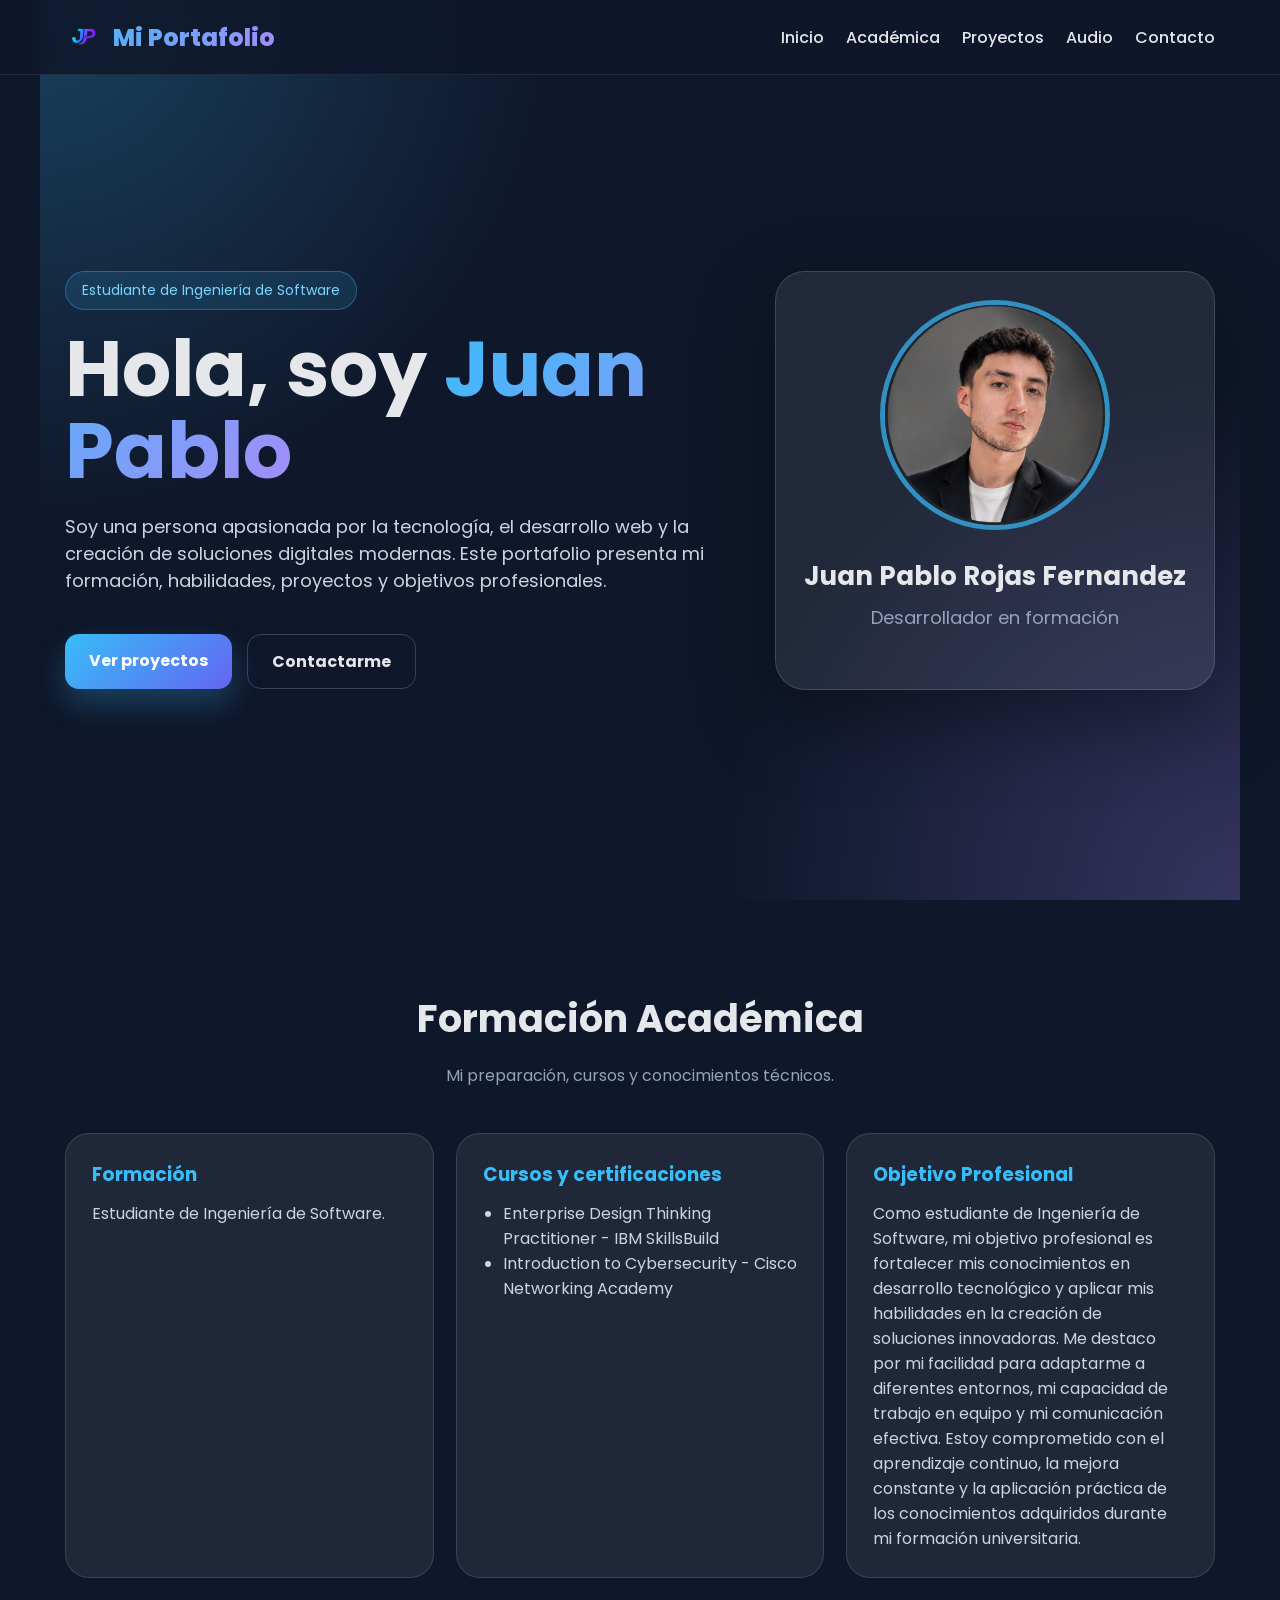
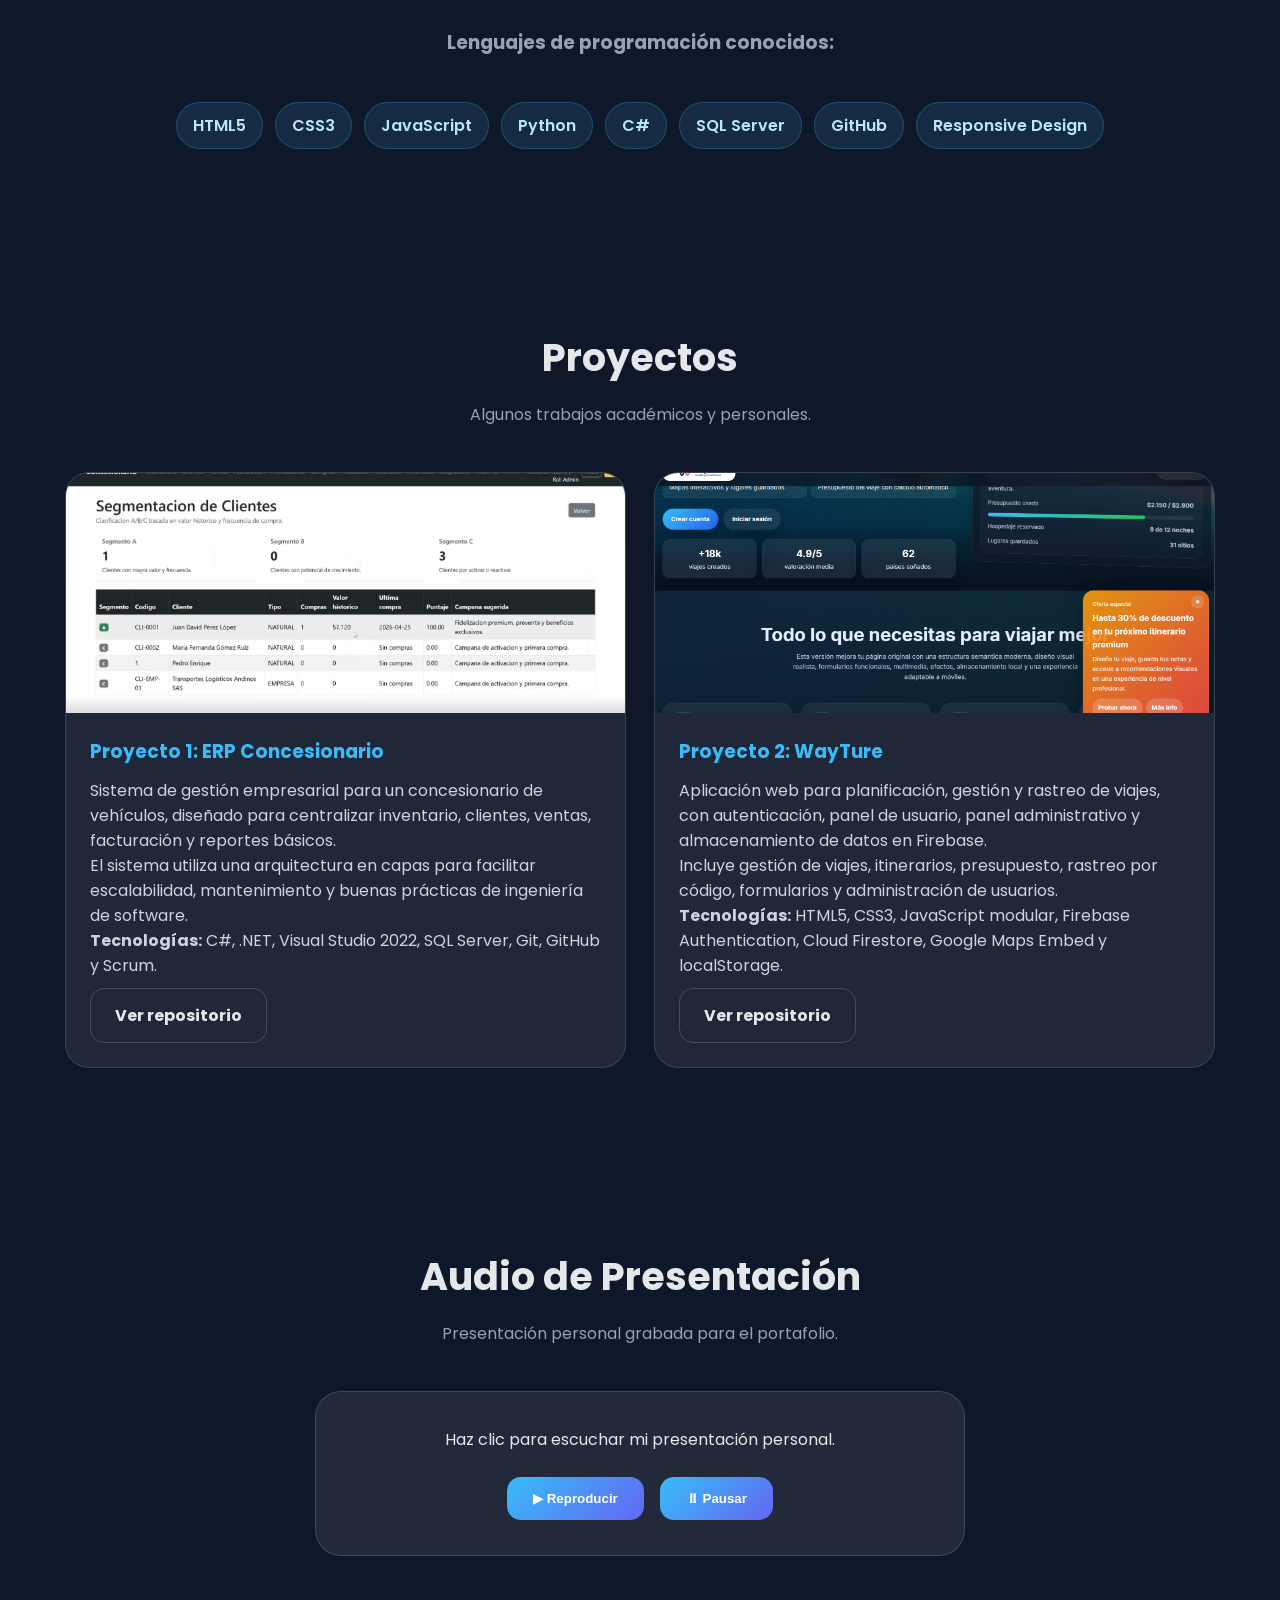
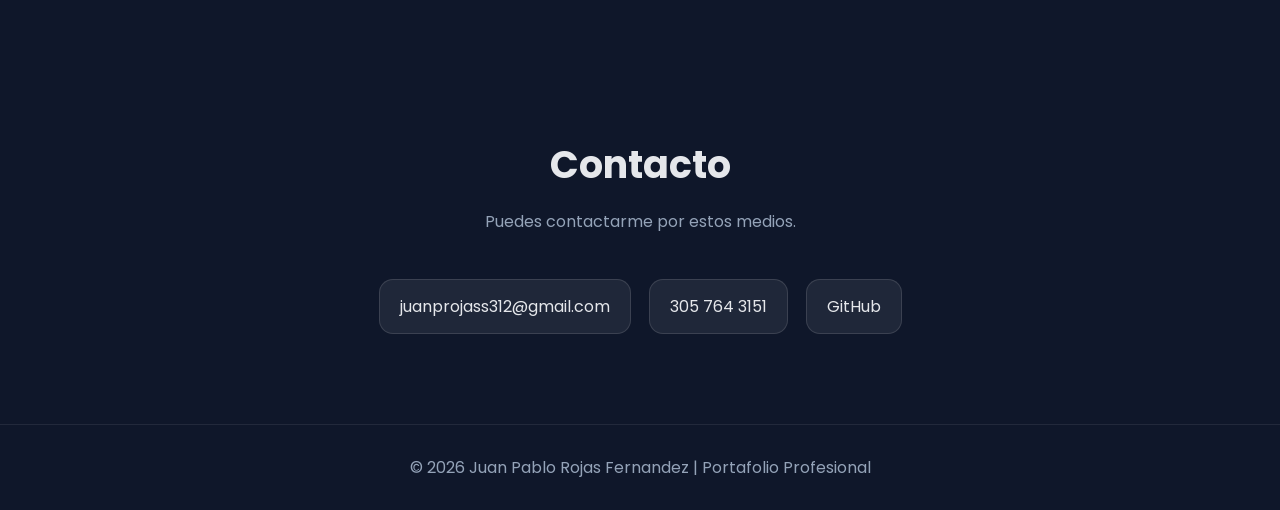
==== commit b5a31eac: "Update index.html" ====
--- a/index.html
+++ b/index.html
@@ -56,7 +56,7 @@
     <div class="profile-card reveal">
       <img src="img/Avatar.png" alt="Avatar profesional">
       <h2>Juan Pablo Rojas Fernandez</h2>
-      <p>Desarrollador web en formación</p>
+      <p>Desarrollador en formación</p>
     </div>
 
   </div>
--- a/css/estilos.css
+++ b/css/estilos.css
@@ -1,178 +1,361 @@
-* {
-  margin: 0;
-  padding: 0;
-  box-sizing: border-box;
-}
-
-html {
-  scroll-behavior: smooth;
-}
-
-body {
-  font-family: Arial, sans-serif;
-  background: #f4f6f8;
-  color: #222;
-  line-height: 1.6;
-}
-
-header {
-  background: #1e293b;
-  color: white;
-  position: sticky;
-  top: 0;
-  z-index: 1000;
-}
-
-.navbar {
-  max-width: 1100px;
-  margin: auto;
-  padding: 15px;
-  display: flex;
-  justify-content: space-between;
-  align-items: center;
-}
-
-.navbar ul {
-  list-style: none;
-  display: flex;
-  gap: 20px;
-}
-
-.navbar a {
-  color: white;
-  text-decoration: none;
-  font-weight: bold;
-}
-
-.navbar a:hover {
-  color: #38bdf8;
-}
-
-.hero {
-  text-align: center;
-  padding: 60px 20px;
-  background: linear-gradient(135deg, #2563eb, #38bdf8);
-  color: white;
-}
-
-.hero p {
-  max-width: 760px;
-  margin: 10px auto;
-}
-
-.avatar {
-  width: 160px;
-  height: 160px;
-  border-radius: 50%;
-  object-fit: cover;
-  border: 4px solid white;
-  margin-bottom: 20px;
-  background: white;
-}
-
-.seccion {
-  max-width: 1100px;
-  margin: auto;
-  padding: 50px 20px;
-}
-
-.seccion h2 {
-  text-align: center;
-  margin-bottom: 30px;
-  color: #1e293b;
-}
-
-.card,
-.proyecto {
-  background: white;
-  padding: 20px;
-  margin-bottom: 20px;
-  border-radius: 12px;
-  box-shadow: 0 4px 10px rgba(0, 0, 0, 0.1);
-  transition: transform 0.3s, box-shadow 0.3s;
-}
-
-.card:hover,
-.proyecto:hover {
-  transform: translateY(-5px);
-  box-shadow: 0 8px 18px rgba(0, 0, 0, 0.16);
-}
-
-.proyectos {
-  display: grid;
-  grid-template-columns: repeat(2, 1fr);
-  gap: 20px;
-}
-
-.proyecto img {
-  width: 100%;
-  border-radius: 10px;
-  margin-bottom: 15px;
-  border: 1px solid #e5e7eb;
-}
-
-.botones {
-  text-align: center;
-  margin-top: 20px;
-}
-
-button {
-  background: #2563eb;
-  color: white;
-  border: none;
-  padding: 12px 25px;
-  margin: 5px;
-  border-radius: 8px;
-  cursor: pointer;
-  font-size: 16px;
-}
-
-button:hover {
-  background: #1e40af;
-}
-
-.nota {
-  text-align: center;
-  margin-top: 12px;
-  color: #475569;
-  font-size: 14px;
-}
-
-.contacto {
-  text-align: center;
-}
-
-footer {
-  text-align: center;
-  background: #1e293b;
-  color: white;
-  padding: 20px;
-}
-
-.animado {
-  opacity: 0;
-  transform: translateY(30px);
-  transition: all 0.8s ease;
-}
-
-.mostrar {
-  opacity: 1;
-  transform: translateY(0);
-}
-
-@media (max-width: 768px) {
-  .navbar {
-    flex-direction: column;
+*{
+  margin:0;
+  padding:0;
+  box-sizing:border-box;
+  scroll-behavior:smooth;
+}
+
+body{
+  font-family:'Poppins',sans-serif;
+  background:#0f172a;
+  color:#e5e7eb;
+  overflow-x:hidden;
+}
+
+header{
+  position:fixed;
+  width:100%;
+  top:0;
+  z-index:1000;
+  background:rgba(15,23,42,.85);
+  backdrop-filter:blur(14px);
+  border-bottom:1px solid rgba(255,255,255,.08);
+}
+
+nav{
+  max-width:1200px;
+  margin:auto;
+  padding:18px 25px;
+  display:flex;
+  justify-content:space-between;
+  align-items:center;
+}
+
+.logo{
+  display:flex;
+  align-items:center;
+  gap:10px;
+  font-size:24px;
+  font-weight:800;
+  background:linear-gradient(135deg,#38bdf8,#a78bfa);
+  -webkit-background-clip:text;
+  -webkit-text-fill-color:transparent;
+}
+
+.logo-img{
+  width:38px;
+  height:38px;
+  border-radius:10px;
+  object-fit:cover;
+}
+
+.menu{
+  display:flex;
+  gap:22px;
+  list-style:none;
+}
+
+.menu a{
+  color:#e5e7eb;
+  text-decoration:none;
+  font-weight:500;
+  transition:.3s;
+}
+
+.menu a:hover{
+  color:#38bdf8;
+}
+
+.hero{
+  min-height:100vh;
+  padding:120px 25px 60px;
+  display:grid;
+  place-items:center;
+  background:
+  radial-gradient(circle at top left,rgba(56,189,248,.25),transparent 35%),
+  radial-gradient(circle at bottom right,rgba(167,139,250,.25),transparent 35%);
+}
+
+.hero-content{
+  max-width:1200px;
+  display:grid;
+  grid-template-columns:1.2fr .8fr;
+  gap:50px;
+  align-items:center;
+}
+
+.tag{
+  display:inline-block;
+  padding:8px 16px;
+  background:rgba(56,189,248,.12);
+  border:1px solid rgba(56,189,248,.35);
+  border-radius:999px;
+  color:#7dd3fc;
+  margin-bottom:18px;
+  font-size:14px;
+}
+
+.hero h1{
+  font-size:clamp(42px,7vw,78px);
+  line-height:1.05;
+  margin-bottom:22px;
+}
+
+.hero h1 span{
+  background:linear-gradient(135deg,#38bdf8,#a78bfa);
+  -webkit-background-clip:text;
+  -webkit-text-fill-color:transparent;
+}
+
+.hero p{
+  font-size:18px;
+  color:#cbd5e1;
+  margin-bottom:30px;
+  max-width:650px;
+}
+
+.btns{
+  display:flex;
+  gap:15px;
+  flex-wrap:wrap;
+}
+
+.btn{
+  padding:14px 24px;
+  border-radius:14px;
+  text-decoration:none;
+  font-weight:700;
+  transition:.3s;
+  display:inline-block;
+  margin-top:10px;
+}
+
+.btn-primary{
+  background:linear-gradient(135deg,#38bdf8,#6366f1);
+  color:white;
+  box-shadow:0 15px 30px rgba(56,189,248,.25);
+}
+
+.btn-secondary{
+  border:1px solid rgba(255,255,255,.18);
+  color:#e5e7eb;
+}
+
+.btn:hover{
+  transform:translateY(-4px);
+}
+
+.profile-card{
+  background:rgba(255,255,255,.08);
+  border:1px solid rgba(255,255,255,.14);
+  border-radius:30px;
+  padding:28px;
+  box-shadow:0 30px 80px rgba(0,0,0,.35);
+  text-align:center;
+  animation:float 4s ease-in-out infinite;
+}
+
+.profile-card img{
+  width:230px;
+  height:230px;
+  object-fit:cover;
+  border-radius:50%;
+  border:5px solid rgba(56,189,248,.7);
+  margin-bottom:20px;
+}
+
+.profile-card h2{
+  font-size:26px;
+  margin-bottom:8px;
+}
+
+.profile-card p{
+  color:#94a3b8;
+}
+
+@keyframes float{
+  0%,100%{transform:translateY(0);}
+  50%{transform:translateY(-14px);}
+}
+
+section{
+  max-width:1200px;
+  margin:auto;
+  padding:90px 25px;
+}
+
+.section-title{
+  font-size:38px;
+  margin-bottom:16px;
+  text-align:center;
+}
+
+.section-subtitle{
+  text-align:center;
+  color:#94a3b8;
+  margin-bottom:45px;
+}
+
+.grid{
+  display:grid;
+  grid-template-columns:repeat(3,1fr);
+  gap:22px;
+}
+
+.card{
+  background:rgba(255,255,255,.07);
+  border:1px solid rgba(255,255,255,.12);
+  border-radius:24px;
+  padding:26px;
+  transition:.35s;
+}
+
+.card:hover{
+  transform:translateY(-10px);
+  border-color:rgba(56,189,248,.55);
+  box-shadow:0 25px 55px rgba(0,0,0,.28);
+}
+
+.card h3{
+  color:#38bdf8;
+  margin-bottom:12px;
+}
+
+.card p,
+.card li{
+  color:#cbd5e1;
+}
+
+.card ul{
+  padding-left:20px;
+}
+
+.skills{
+  display:flex;
+  flex-wrap:wrap;
+  gap:12px;
+  justify-content:center;
+}
+
+.skill{
+  padding:10px 16px;
+  background:rgba(56,189,248,.12);
+  border:1px solid rgba(56,189,248,.25);
+  border-radius:999px;
+  color:#bae6fd;
+  font-weight:600;
+}
+
+.projects{
+  display:grid;
+  grid-template-columns:repeat(2,1fr);
+  gap:28px;
+}
+
+.project{
+  overflow:hidden;
+  padding:0;
+}
+
+.project img{
+  width:100%;
+  height:240px;
+  object-fit:cover;
+  display:block;
+}
+
+.project-content{
+  padding:24px;
+}
+
+.audio-box{
+  max-width:650px;
+  margin:auto;
+  text-align:center;
+  background:rgba(255,255,255,.08);
+  border:1px solid rgba(255,255,255,.14);
+  border-radius:26px;
+  padding:35px;
+}
+
+.audio-buttons{
+  margin-top:25px;
+  display:flex;
+  justify-content:center;
+  gap:16px;
+  flex-wrap:wrap;
+}
+
+button{
+  border:none;
+  cursor:pointer;
+  padding:14px 26px;
+  border-radius:14px;
+  font-weight:800;
+  color:white;
+  background:linear-gradient(135deg,#38bdf8,#6366f1);
+  transition:.3s;
+}
+
+button:hover{
+  transform:scale(1.06);
+}
+
+.contact{
+  text-align:center;
+}
+
+.contact-info{
+  display:flex;
+  justify-content:center;
+  gap:18px;
+  flex-wrap:wrap;
+  margin-top:25px;
+}
+
+.contact-info a{
+  color:#e5e7eb;
+  text-decoration:none;
+  padding:14px 20px;
+  border-radius:14px;
+  background:rgba(255,255,255,.07);
+  border:1px solid rgba(255,255,255,.12);
+}
+
+footer{
+  text-align:center;
+  padding:30px;
+  color:#94a3b8;
+  border-top:1px solid rgba(255,255,255,.08);
+}
+
+.reveal{
+  opacity:0;
+  transform:translateY(35px);
+  transition:.8s ease;
+}
+
+.reveal.active{
+  opacity:1;
+  transform:translateY(0);
+}
+
+@media (max-width:900px){
+  .hero-content,
+  .grid,
+  .projects{
+    grid-template-columns:1fr;
   }
 
-  .navbar ul {
-    flex-direction: column;
-    text-align: center;
-    gap: 10px;
-    margin-top: 10px;
+  .menu{
+    display:none;
   }
 
-  .proyectos {
-    grid-template-columns: 1fr;
+  .hero{
+    text-align:center;
   }
-}
+
+  .btns{
+    justify-content:center;
+  }
+}
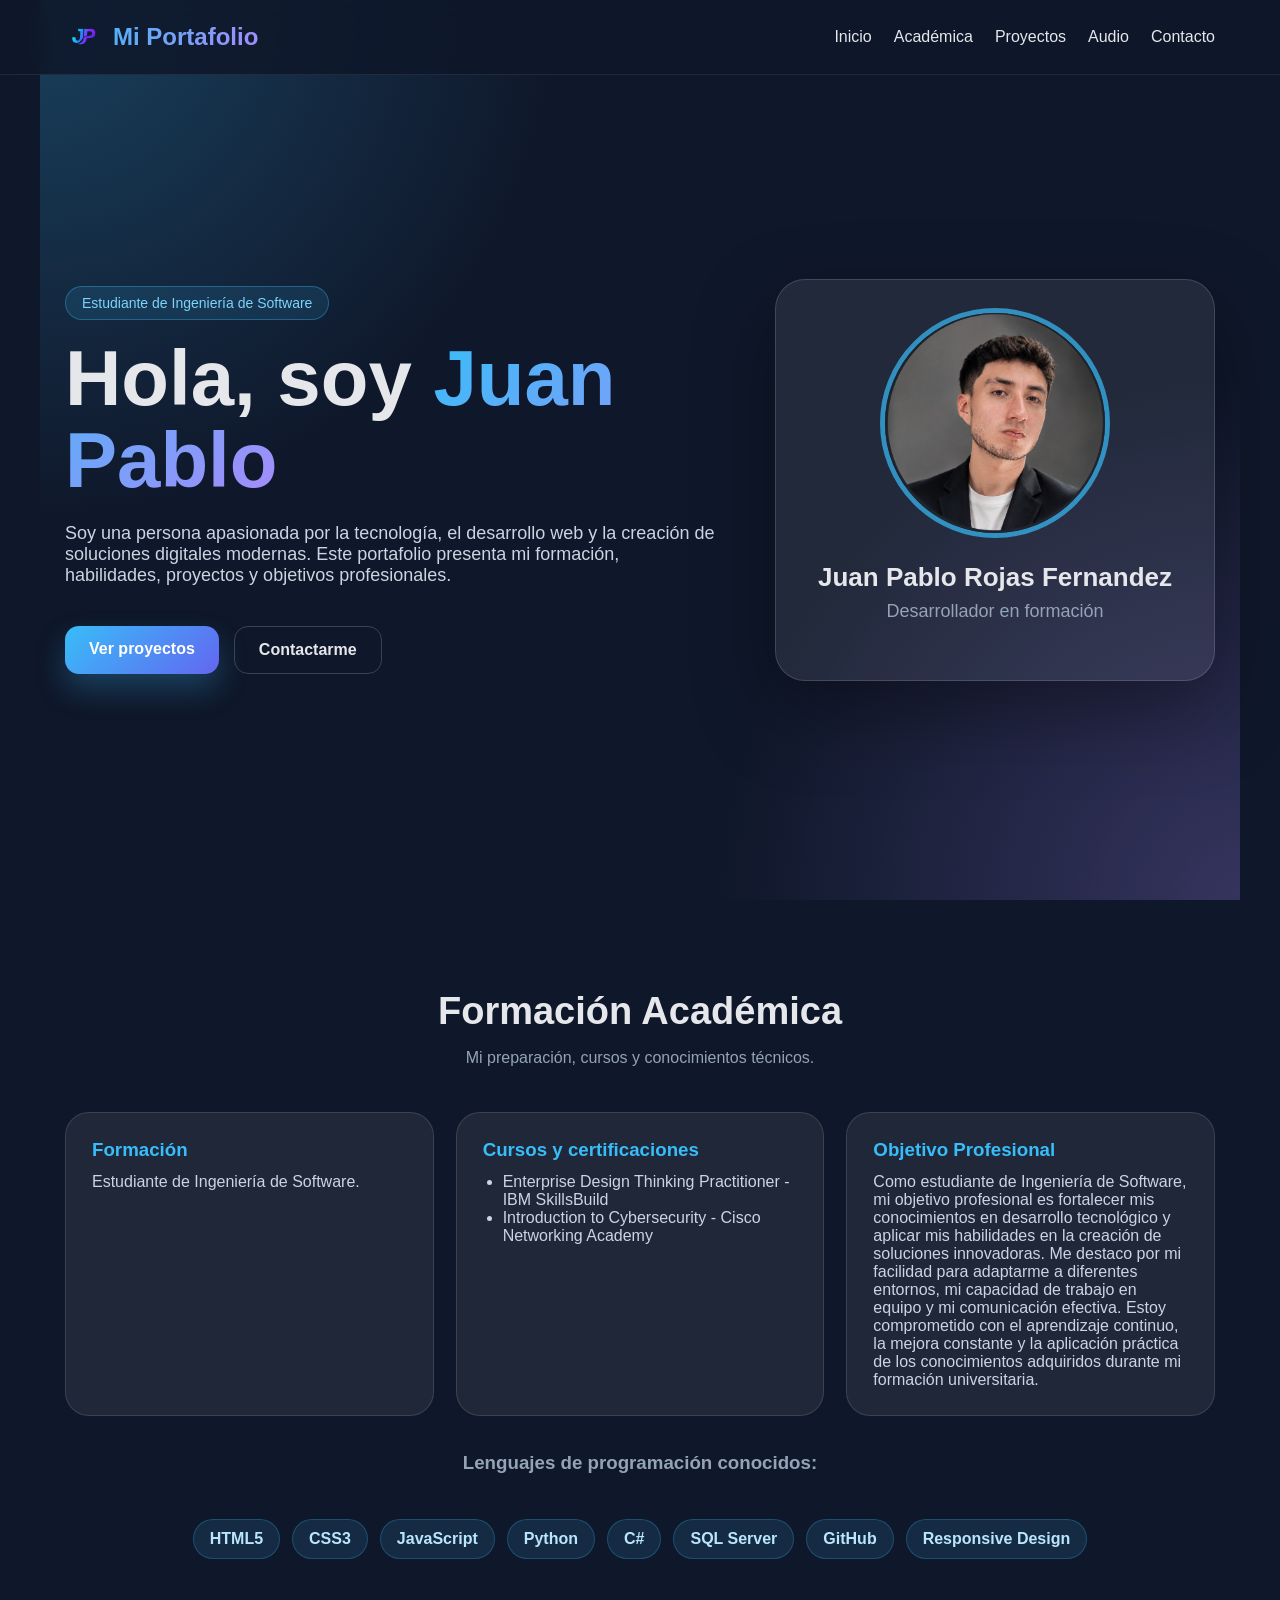
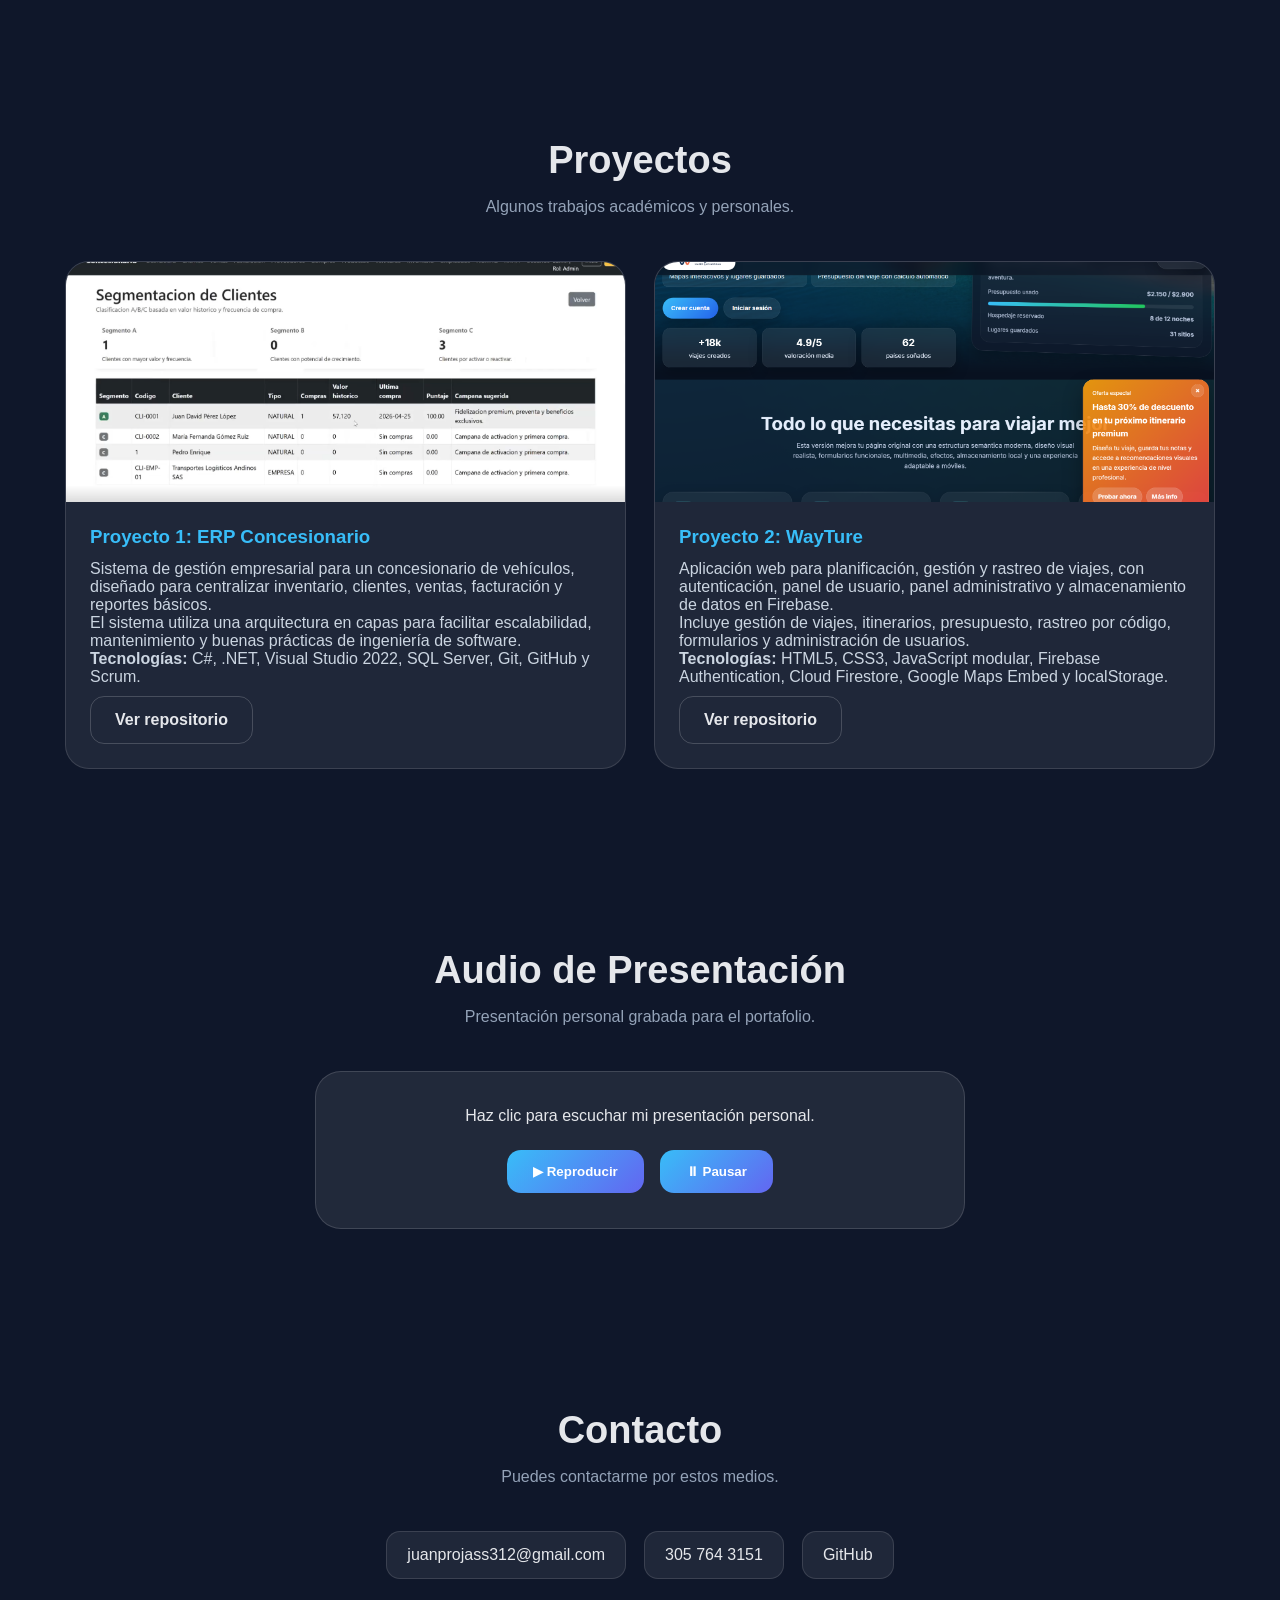
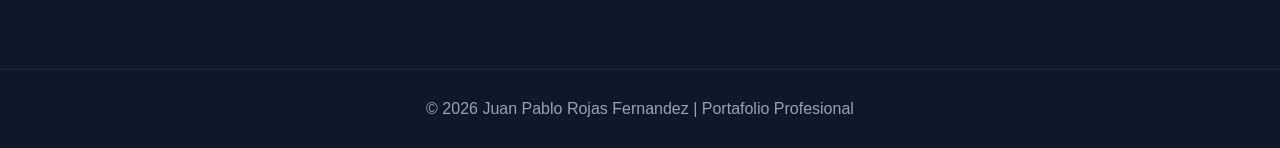
==== commit 2740043c: "Tipo2 index.html" ====
--- a/index.html
+++ b/index.html
@@ -8,7 +8,7 @@
 
   <link rel="preconnect" href="https://fonts.googleapis.com">
   <link rel="preconnect" href="https://fonts.gstatic.com" crossorigin>
-  <link href="https://fonts.googleapis.com/css2?family=Poppins:wght@300;400;600;700;800&display=swap" rel="stylesheet">
+  <link href="https://fonts.googleapis.com/css2?family=Space+Grotesk:wght@300;400;500;600;700&display=swap" rel="stylesheet">
 
   <link rel="stylesheet" href="css/estilos.css">
 </head>
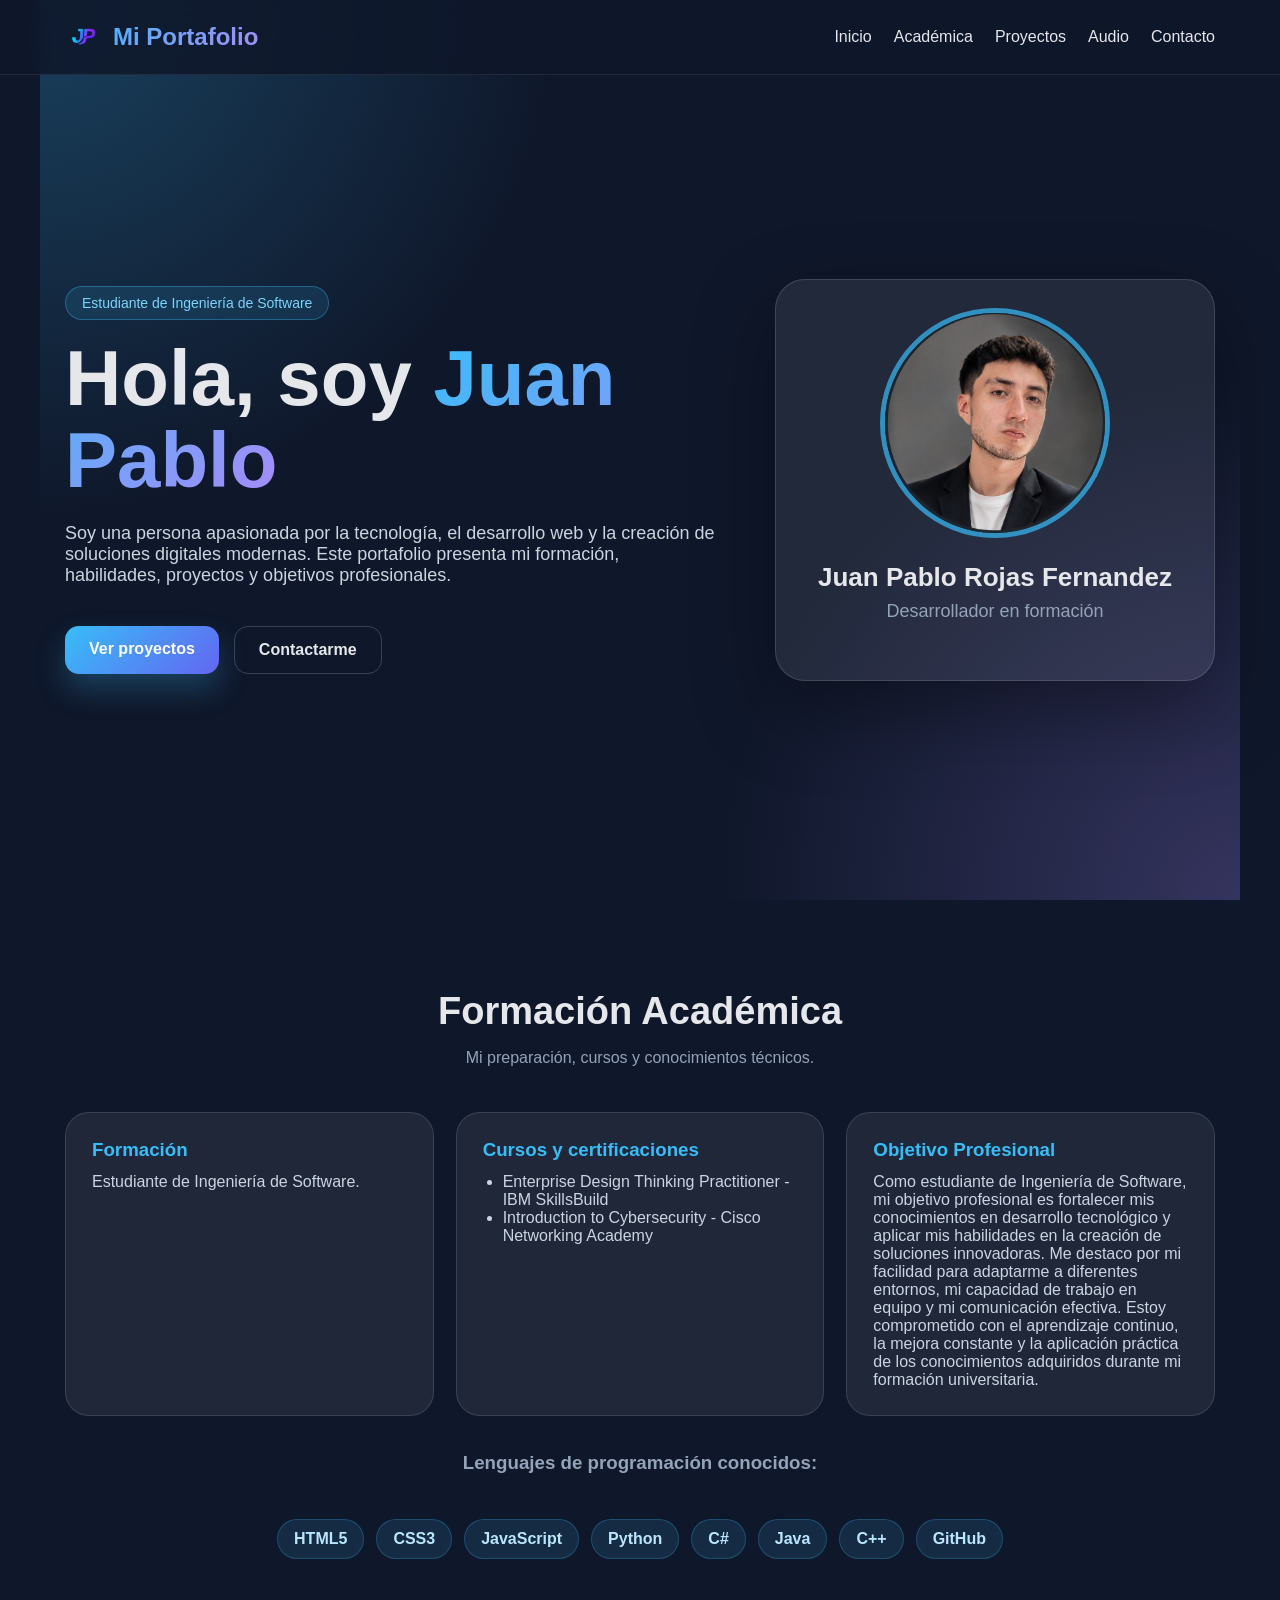
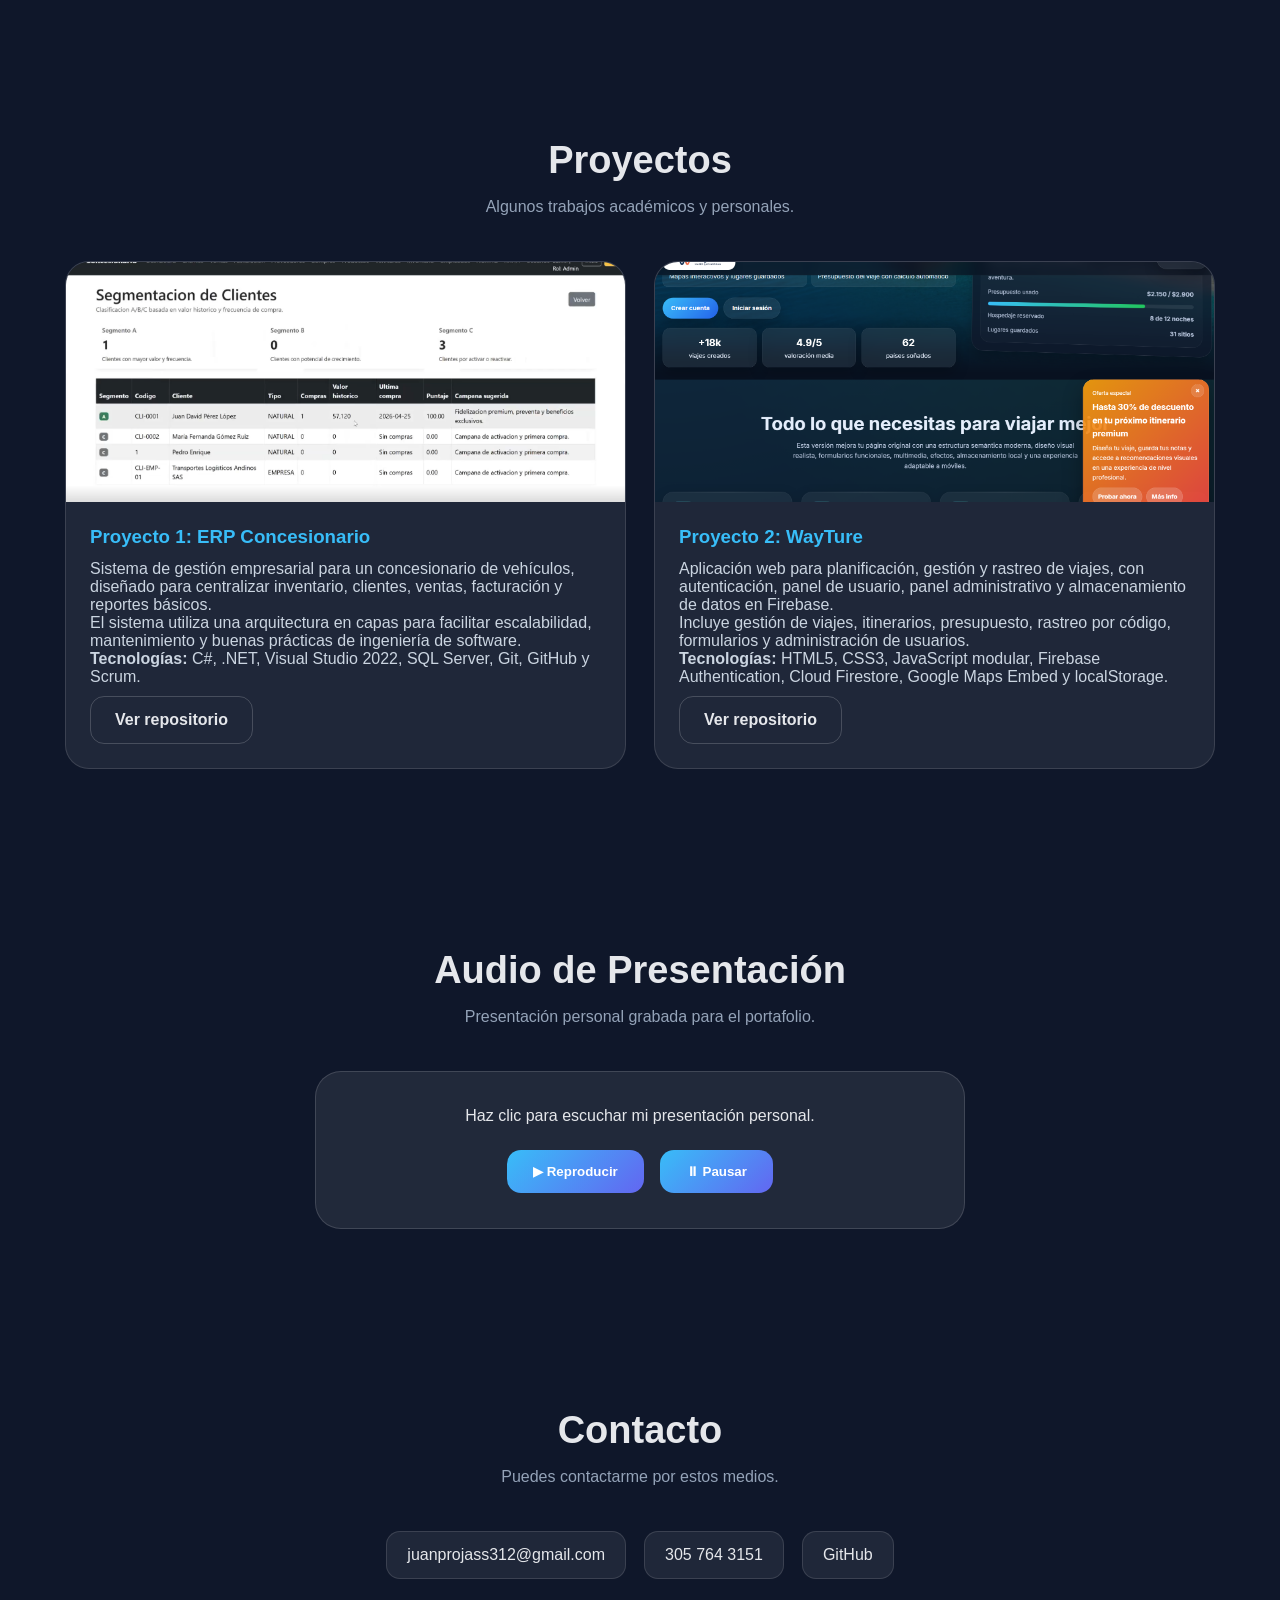
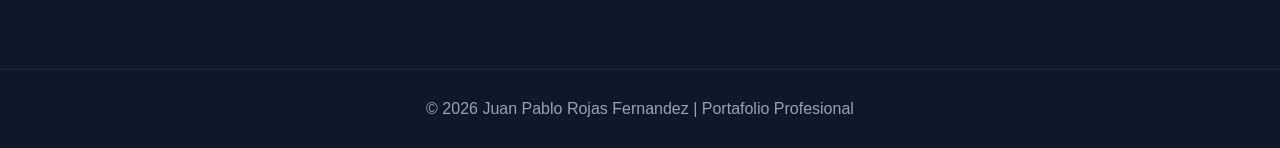
==== commit 417845d3: "Update index.html" ====
--- a/index.html
+++ b/index.html
@@ -105,9 +105,9 @@
     <span class="skill">JavaScript</span>
     <span class="skill">Python</span>
     <span class="skill">C#</span>
-    <span class="skill">SQL Server</span>
+    <span class="skill">Java</span>
+    <span class="skill">C++</span>
     <span class="skill">GitHub</span>
-    <span class="skill">Responsive Design</span>
   </div>
 </section>
 
--- a/css/estilos.css
+++ b/css/estilos.css
@@ -6,7 +6,7 @@
 }
 
 body{
-  font-family:'Poppins',sans-serif;
+  font-family:'Space Grotesk',sans-serif;
   background:#0f172a;
   color:#e5e7eb;
   overflow-x:hidden;
